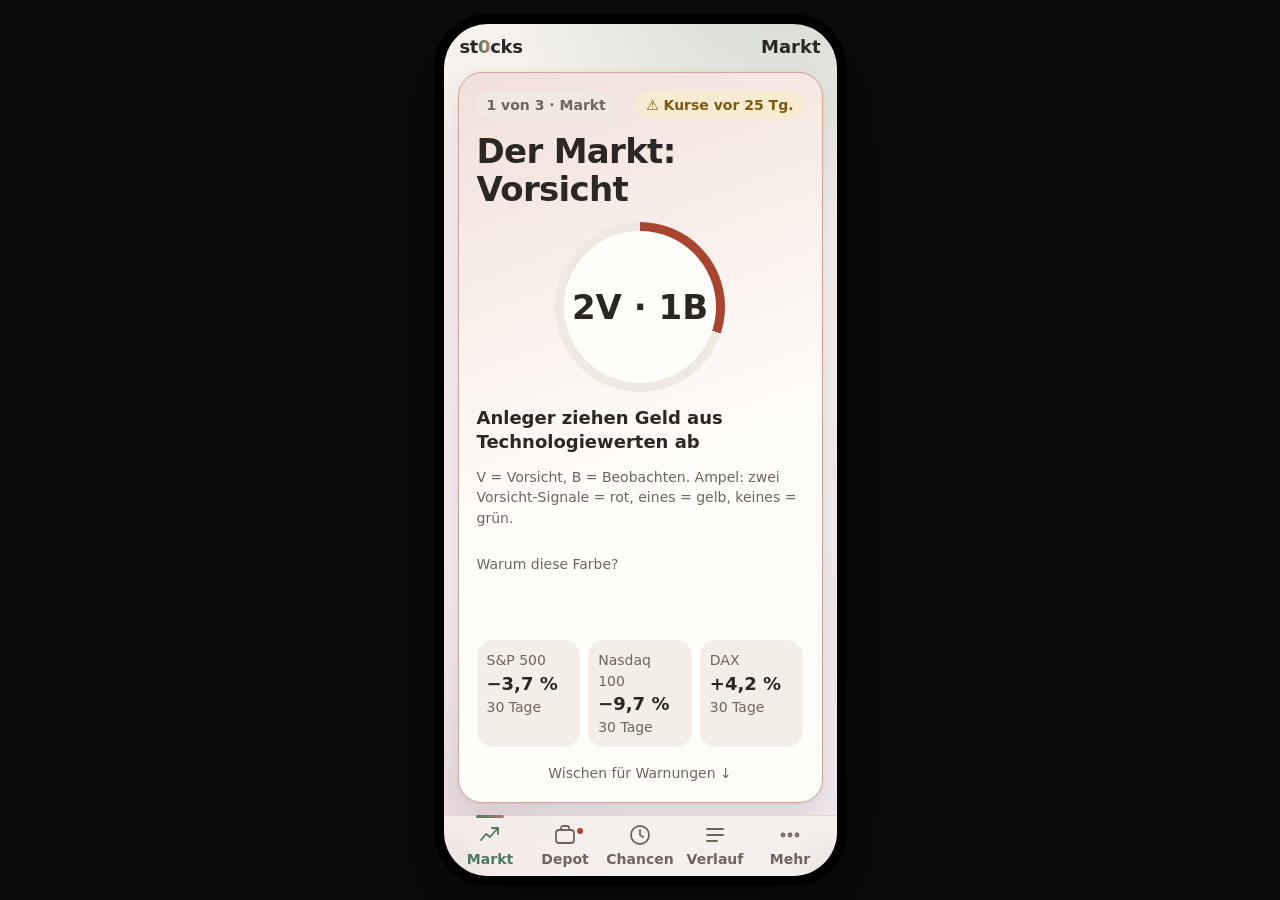
==== docs/index.html @ 7e263ad0 "Fehlerzustand: Erneut versuchen lädt wirklich neu Co-Authored-By: Claude Sonnet 5.5 <noreply@anthrop" ====
<!doctype html>
<html lang="de">
<head>
<meta charset="utf-8">
<meta name="viewport" content="width=device-width, initial-scale=1, viewport-fit=cover">
<meta name="theme-color" content="#161413" media="(prefers-color-scheme: dark)">
<meta name="theme-color" content="#f6f2ed" media="(prefers-color-scheme: light)">
<meta name="apple-mobile-web-app-capable" content="yes">
<meta name="mobile-web-app-capable" content="yes">
<meta name="apple-mobile-web-app-title" content="st0cks">
<meta name="apple-mobile-web-app-status-bar-style" content="black-translucent">
<title>st0cks</title>
<link rel="apple-touch-icon" href="icon.png">
<link rel="icon" type="image/png" href="favicon.png">
<link rel="manifest" href="manifest.webmanifest">
<style>
:root{
  --bg:#161413;--bg2:#1d1a1f;--surface:#201d1b;--surface2:#2a2623;--line:#38332f;--text:#efe9e2;--muted:#a79f96;
  --accent:#9dbaa6;--accent2:#d9a79b;--accent-ink:#16201a;
  --ok:#9dc4a8;--ok-soft:#26332b;--warn:#e3c07a;--warn-soft:#382f1c;--bad:#e59a8f;--bad-soft:#3b2724;--info:#a9b4c2;--info-soft:#262b31;
  --glass:rgba(22,20,19,.72);--shadow:0 1px 2px rgba(0,0,0,.35),0 12px 32px rgba(0,0,0,.32);
  --fs-s:14px;--fs-m:18px;--fs-l:34px;--r:24px;--t:.2s;
  --font:system-ui,-apple-system,"SF Pro Text","Segoe UI",Roboto,sans-serif;
}
:root[data-theme="light"]{
  --bg:#f6f2ed;--bg2:#efe6ee;--surface:#fffdfa;--surface2:#efe9e1;--line:#e2d9ce;--text:#2b2724;--muted:#6f655d;
  --accent:#4d7a5f;--accent2:#b8786b;--accent-ink:#fff;
  --ok:#3f6b51;--ok-soft:#e1eee5;--warn:#7d5a10;--warn-soft:#f7ecd2;--bad:#a8442f;--bad-soft:#f6e0db;--info:#4d5968;--info-soft:#e8ecf1;
  --glass:rgba(246,242,237,.78);--shadow:0 1px 2px rgba(60,40,20,.06),0 10px 26px rgba(60,40,20,.10);
}
@media (prefers-color-scheme:light){:root:not([data-theme="dark"]){
  --bg:#f6f2ed;--bg2:#efe6ee;--surface:#fffdfa;--surface2:#efe9e1;--line:#e2d9ce;--text:#2b2724;--muted:#6f655d;
  --accent:#4d7a5f;--accent2:#b8786b;--accent-ink:#fff;
  --ok:#3f6b51;--ok-soft:#e1eee5;--warn:#7d5a10;--warn-soft:#f7ecd2;--bad:#a8442f;--bad-soft:#f6e0db;--info:#4d5968;--info-soft:#e8ecf1;
  --glass:rgba(246,242,237,.78);--shadow:0 1px 2px rgba(60,40,20,.06),0 10px 26px rgba(60,40,20,.10);}}
*{box-sizing:border-box;-webkit-tap-highlight-color:transparent}
html,body{height:100%;margin:0;overscroll-behavior:none}
body{font:400 var(--fs-s)/1.45 var(--font);color:var(--text);background:#0c0b0b;display:grid;place-items:center}
button{font:inherit;color:inherit;background:none;border:0;cursor:pointer;min-height:44px;min-width:44px}
.app{position:relative;width:100%;height:100dvh;overflow:hidden;
  background:radial-gradient(120% 60% at 85% -10%,color-mix(in srgb,var(--accent) 22%,transparent),transparent 60%),
             radial-gradient(90% 50% at 0% 100%,color-mix(in srgb,var(--accent2) 16%,transparent),transparent 60%),
             linear-gradient(180deg,var(--bg),var(--bg2));display:flex;flex-direction:column}
@media (min-width:520px){.app{width:393px;height:min(852px,100dvh);border-radius:44px;box-shadow:0 0 0 10px #000,0 30px 80px rgba(0,0,0,.6)}}
/* Kopf */
header{padding:calc(env(safe-area-inset-top) + 10px) 16px 8px;display:flex;align-items:center;gap:10px}
.brand{font-size:var(--fs-m);font-weight:800;letter-spacing:-.02em}
.brand em{font-style:normal;background:linear-gradient(90deg,var(--accent),var(--accent2));-webkit-background-clip:text;background-clip:text;color:transparent}
.title{font-size:var(--fs-m);font-weight:700}
.sp{flex:1}
.search{display:flex;align-items:center;gap:8px;background:var(--surface);border:1px solid var(--line);border-radius:14px;padding:0 12px;height:44px;flex:1;max-width:60%}
.search input{all:unset;flex:1;font-size:var(--fs-m);min-width:0}
.chip{display:inline-flex;align-items:center;gap:6px;border-radius:99px;padding:4px 10px;font-size:var(--fs-s);font-weight:600;background:var(--surface2);color:var(--muted);white-space:nowrap}
.chip.warn{background:var(--warn-soft);color:var(--warn)}
.chip.bad{background:var(--bad-soft);color:var(--bad)}
.chip.ok{background:var(--ok-soft);color:var(--ok)}
.chip.info{background:var(--info-soft);color:var(--info)}
/* Hauptbereich */
main{flex:1;min-height:0;position:relative}
.screen{position:absolute;inset:0;overflow-y:auto;scroll-snap-type:y mandatory;scroll-behavior:smooth;overscroll-behavior:contain;padding:0 14px;display:none;scrollbar-width:none}
.screen::-webkit-scrollbar{display:none}
.screen.on{display:block}
.screen.list{scroll-snap-type:none;padding-bottom:24px}
.tile{height:100%;scroll-snap-align:start;scroll-snap-stop:always;padding:4px 0 12px}
.card{height:100%;background:linear-gradient(160deg,color-mix(in srgb,var(--tone,var(--accent)) 16%,var(--surface)),var(--surface) 55%);
  border:1px solid color-mix(in srgb,var(--tone,var(--accent)) 35%,var(--line));border-radius:var(--r);box-shadow:var(--shadow);
  padding:18px;display:flex;flex-direction:column;gap:14px;overflow:hidden;position:relative}
.card.tap{cursor:pointer;transition:transform var(--t)}
.card.tap:active{transform:scale(.985)}
.row{display:flex;align-items:center;gap:8px;flex-wrap:wrap}
.muted{color:var(--muted)}
.m{font-size:var(--fs-m);font-weight:700;line-height:1.3}
.big{font-size:var(--fs-l);font-weight:800;letter-spacing:-.02em;line-height:1.1}
/* Urteil */
.verdict{display:flex;align-items:center;gap:16px}
.ring{--p:0;--c:var(--ok);width:92px;height:92px;border-radius:50%;flex:none;display:grid;place-items:center;
  background:conic-gradient(var(--c) calc(var(--p)*1%),var(--surface2) 0);position:relative}
.ring::after{content:"";position:absolute;inset:9px;border-radius:50%;background:var(--surface)}
.ring b{position:relative;z-index:1;font-size:var(--fs-l);font-weight:800}
.badge{display:inline-flex;align-items:center;gap:8px;font-size:var(--fs-m);font-weight:800;padding:8px 14px;border-radius:14px}
.gilt{--tone:var(--ok);--c:var(--ok)} .gilt .badge{background:var(--ok-soft);color:var(--ok)}
.wackelt{--tone:var(--warn);--c:var(--warn)} .wackelt .badge{background:var(--warn-soft);color:var(--warn)}
.widerlegt{--tone:var(--bad);--c:var(--bad)} .widerlegt .badge{background:var(--bad-soft);color:var(--bad)}
.unbekannt{--tone:var(--info);--c:var(--info)} .unbekannt .badge{background:var(--info-soft);color:var(--info)}
.facts{display:grid;grid-template-columns:1fr 1fr 1fr;gap:8px;margin-top:auto}
.fact{background:color-mix(in srgb,var(--surface2) 70%,transparent);border-radius:16px;padding:10px}
.fact small{display:block;color:var(--muted);font-size:var(--fs-s)}
.fact b{font-size:var(--fs-m)}
.hint{text-align:center;color:var(--muted);font-size:var(--fs-s);margin-top:2px}
.spark{width:100%;flex:1;min-height:64px}
.stale{color:var(--warn)}
/* Balken */
.bar{display:grid;grid-template-columns:110px 1fr 56px;gap:8px;align-items:center;margin:6px 0}
.bar .tr{height:12px;border-radius:99px;background:var(--surface2);position:relative;overflow:hidden}
.bar .fl{position:absolute;top:0;bottom:0;border-radius:99px;background:linear-gradient(90deg,var(--accent),var(--accent2))}
.bar .fl.neg{background:linear-gradient(90deg,var(--bad),var(--accent2))}
.bar .fl.over{background:linear-gradient(90deg,var(--warn),var(--bad))}
.bar span:last-child{text-align:right;font-weight:700}
.limit{position:relative}
/* Karten in Listen */
.alert{border-radius:18px;padding:12px 14px;background:var(--surface2);border-left:5px solid var(--tone,var(--info));margin-bottom:10px}
.alert.v{--tone:var(--bad)} .alert.b{--tone:var(--warn)} .alert.c{--tone:var(--ok)} .alert.i{--tone:var(--info)}
.alert .h{font-weight:700;font-size:var(--fs-m);line-height:1.3}
details summary{cursor:pointer;color:var(--muted);min-height:44px;display:flex;align-items:center}
details p{margin:0 0 8px}
.seg{display:flex;background:var(--surface);border:1px solid var(--line);border-radius:14px;padding:3px;margin:0 14px 8px}
.seg button{flex:1;border-radius:11px;font-weight:700;color:var(--muted);transition:background var(--t)}
.seg button.on{background:var(--accent);color:var(--accent-ink)}
.li{background:var(--surface);border:1px solid var(--line);border-radius:18px;padding:14px;margin:0 0 10px}
/* Tab-Leiste */
nav{padding:6px 10px calc(env(safe-area-inset-bottom) + 6px);display:flex;gap:2px;background:var(--glass);backdrop-filter:blur(18px) saturate(1.4);-webkit-backdrop-filter:blur(18px) saturate(1.4);border-top:1px solid var(--line)}
nav button{flex:1;display:flex;flex-direction:column;align-items:center;justify-content:center;gap:2px;border-radius:14px;color:var(--muted);font-size:var(--fs-s);font-weight:600;position:relative;transition:color var(--t)}
nav button svg{width:24px;height:24px;stroke:currentColor;fill:none;stroke-width:1.8;stroke-linecap:round;stroke-linejoin:round}
nav button.on{color:var(--accent)}
nav button.on::before{content:"";position:absolute;top:-7px;width:28px;height:3px;border-radius:3px;background:linear-gradient(90deg,var(--accent),var(--accent2))}
nav .dot{position:absolute;top:4px;right:calc(50% - 20px);width:10px;height:10px;border-radius:50%;background:var(--bad);border:2px solid var(--bg)}
/* Detail */
#sheet,.pane{overscroll-behavior:contain}
#sheet{position:absolute;inset:0;z-index:20;background:var(--bg);transform:translateY(100%);transition:transform var(--t) ease-out;display:flex;flex-direction:column;touch-action:pan-y}
#sheet.open{transform:none}
#sheet .grab{width:44px;height:5px;border-radius:5px;background:var(--line);margin:calc(env(safe-area-inset-top) + 8px) auto 6px}
.dh{padding:0 16px 8px}
.dtabs{display:flex;gap:6px;padding:0 12px 8px}
.dtabs button{flex:1;border-radius:12px;font-weight:700;color:var(--muted);background:var(--surface);border:1px solid var(--line);font-size:var(--fs-s)}
.dtabs button.on{background:var(--accent);color:var(--accent-ink);border-color:transparent}
.panes{flex:1;min-height:0;position:relative;overflow:hidden}
.pane{position:absolute;inset:0;overflow-y:auto;padding:4px 16px calc(env(safe-area-inset-bottom) + 24px);transform:translateX(0);transition:transform var(--t),opacity var(--t);scrollbar-width:none}
.pane.l{transform:translateX(-30px);opacity:0;pointer-events:none}
.pane.r{transform:translateX(30px);opacity:0;pointer-events:none}
.sec{margin:14px 0 6px;font-weight:700;font-size:var(--fs-m)}
.matrix{position:relative;height:170px;border-radius:18px;background:
  linear-gradient(var(--line),var(--line)) 50% 0/1px 100% no-repeat,linear-gradient(var(--line),var(--line)) 0 50%/100% 1px no-repeat,var(--surface);border:1px solid var(--line)}
.matrix i{position:absolute;color:var(--muted);font-style:normal;font-size:var(--fs-s);padding:6px 8px}
.matrix .pt{position:absolute;width:22px;height:22px;border-radius:50%;background:var(--accent);border:3px solid var(--bg);transform:translate(-50%,50%)}
.two{display:grid;grid-template-columns:1fr 1fr;gap:10px}
.two>div{background:var(--surface);border:1px solid var(--line);border-radius:16px;padding:12px}
.two h4{margin:0 0 6px;font-size:var(--fs-s);text-transform:uppercase;letter-spacing:.05em}
.lamp{display:inline-block;width:12px;height:12px;border-radius:50%;margin-right:8px;vertical-align:middle}
.lamp.gruen{background:var(--ok)}.lamp.gelb{background:var(--warn)}.lamp.rot{background:var(--bad)}.lamp.unbekannt{background:var(--info)}
.cols{display:flex;align-items:flex-end;gap:12px;height:120px;margin:8px 0}
.col{flex:1;display:flex;flex-direction:column;justify-content:flex-end;align-items:center;gap:4px;height:100%}
.col div{width:100%;border-radius:10px 10px 4px 4px;background:linear-gradient(180deg,var(--accent),color-mix(in srgb,var(--accent) 50%,var(--accent2)))}
.col div.est{background:repeating-linear-gradient(45deg,color-mix(in srgb,var(--accent2) 75%,transparent) 0 6px,color-mix(in srgb,var(--accent2) 35%,transparent) 6px 12px)}
/* Zustände */
.skel{border-radius:var(--r);height:100%;background:linear-gradient(100deg,var(--surface) 30%,var(--surface2) 50%,var(--surface) 70%) 0 0/200% 100%;animation:sh 1.2s linear infinite}
@keyframes sh{to{background-position:-200% 0}}
.state{height:100%;display:flex;flex-direction:column;align-items:center;justify-content:center;gap:12px;text-align:center;padding:24px}
.state .ico{font-size:var(--fs-l)}
#off{display:none;background:var(--warn-soft);color:var(--warn);text-align:center;padding:6px;font-weight:600}
.demo{position:absolute;top:calc(env(safe-area-inset-top) + 2px);left:50%;transform:translateX(-50%);z-index:50;font-size:14px;background:var(--warn);color:#000;border-radius:99px;padding:0 10px;pointer-events:none;font-weight:700;opacity:.9}
@media (prefers-reduced-motion:reduce){*{transition:none!important;animation:none!important;scroll-behavior:auto!important}}
</style>
</head>
<body>
<div class="app" id="app">
  <div id="off">Kein Netz. Angezeigt wird der zuletzt geladene Stand.</div>
  <header id="hd"></header>
  <main id="main"></main>
  <nav id="nav"></nav>
  <section id="sheet" aria-modal="true" role="dialog"></section>
</div>
<script>
let DATA = null;
const TODAY = (() => { const d = new Date(); return d.getFullYear() + "-" + String(d.getMonth() + 1).padStart(2, "0") + "-" + String(d.getDate()).padStart(2, "0"); })();
const $ = (s, r = document) => r.querySelector(s);
const nm = s => String(s || "").replace(/,?\s+(Inc\.?|Corporation|Corp\.?|plc|N\.V\.|SE|AG|Co\., Ltd\.|Holding Inc\.|Group)$/i, "").replace(/,?\s+(Inc\.?|Corporation|Corp\.?|plc|N\.V\.|SE|AG)$/i, "");
const short = s => String(s || "").split(/[\/(]/)[0].replace(/ und .*/, "").trim();
const esc = s => String(s ?? "").replace(/[&<>"]/g, c => ({ "&": "&amp;", "<": "&lt;", ">": "&gt;", '"': "&quot;" }[c]));
const nf = (v, d = 0) => v == null ? "–" : new Intl.NumberFormat("de-DE", { maximumFractionDigits: d, minimumFractionDigits: d }).format(v);
const pct = (v, d = 0) => v == null ? "keine Daten" : (v > 0 ? "+" : v < 0 ? "−" : "") + nf(Math.abs(v), d) + " %";
const days = d => d ? Math.round((new Date(TODAY) - new Date(d)) / 864e5) : null;
const ago = d => { const n = days(d); return n == null ? "keine Daten" : n <= 0 ? "heute" : n === 1 ? "gestern" : "vor " + n + " Tg."; };
const dm = d => d ? d.slice(8, 10) + "." + d.slice(5, 7) + "." : "–";
const agoT = iso => { const m = (Date.now() - new Date(iso)) / 6e4; return m < 60 ? "vor " + Math.max(1, Math.round(m)) + " Min." : m < 1440 ? "vor " + Math.round(m / 60) + " Std." : "vor " + Math.round(m / 1440) + " Tg."; };
const freshT = (label, iso, maxH) => { const old = !iso || (Date.now() - new Date(iso)) / 36e5 > maxH;
  return `<span class="chip ${old ? "warn" : ""}">${old ? "⚠ " : ""}${esc(label)} ${iso ? esc(agoT(iso)) : "keine Daten"}</span>`; };
const fresh = (label, d, maxDays) => { const n = days(d); const old = n == null || n > maxDays;
  return `<span class="chip ${old ? "warn" : ""}" title="${esc(label)}">${old ? "⚠ " : ""}${esc(label)} ${esc(ago(d))}</span>`; };
const STATE = new URLSearchParams(location.search).get("state"); // loading | empty | error

/* ---------- Icons ---------- */
const IC = {
  markt: '<svg viewBox="0 0 24 24"><path d="M3 17l5-6 4 3 8-9"/><path d="M14 5h6v6"/></svg>',
  depot: '<svg viewBox="0 0 24 24"><rect x="3" y="7" width="18" height="13" rx="3"/><path d="M8 7V5a2 2 0 012-2h4a2 2 0 012 2v2"/></svg>',
  chancen: '<svg viewBox="0 0 24 24"><circle cx="12" cy="12" r="9"/><path d="M12 7v5l3 2"/></svg>',
  verlauf: '<svg viewBox="0 0 24 24"><path d="M4 6h16M4 12h16M4 18h10"/></svg>',
  mehr: '<svg viewBox="0 0 24 24"><circle cx="5" cy="12" r="1.5"/><circle cx="12" cy="12" r="1.5"/><circle cx="19" cy="12" r="1.5"/></svg>'
};
const TABS = [["markt", "Markt"], ["depot", "Depot"], ["chancen", "Chancen"], ["verlauf", "Verlauf"], ["mehr", "Mehr"]];

/* ---------- Markt: Regeln und Warnungen (alles aus lage.json, Regeln sichtbar) ---------- */
let R = {};
function warnings() {
  const w = [], d = dm(DATA.lage.asof), src = "Yahoo Finance, Schlusskurse vom " + d;
  const nd = R["^NDX"], xk = R.XLK, rsp = R.RSP, vx = R["^VIX"], sp = R["^GSPC"];
  if (xk && rsp && xk.m1 <= -10 && rsp.m1 > 0)
    w.push({ k: "v", h: "Anleger ziehen Geld aus Technologiewerten ab", t: `Technologie ${pct(xk.m1, 1)} im letzten Monat, der Gesamtmarkt gleichgewichtet ${pct(rsp.m1, 1)}.`,
      why: "Regel: Technologie fällt im Monat um 10 % oder mehr, während der breite Markt steigt. Dann wechselt Geld in andere Branchen.", src, d });
  if (nd && nd.m1 <= -8) w.push({ k: "v", h: "Nasdaq 100 deutlich unter Druck", t: `${pct(nd.m1, 1)} in einem Monat, ${nf(Math.abs(nd.hi), 1)} % unter dem Jahreshoch.`,
      why: "Regel: Monatsverlust ab 8 % gilt als Vorsicht.", src, d });
  if (vx && vx.m1 >= 25) w.push({ k: "b", h: "Die Schwankung am Markt nimmt zu", t: `Angstbarometer VIX bei ${nf(vx.px, 1)}, ${pct(vx.m1, 0)} im Monat.`,
      why: "Regel: VIX steigt im Monat um 25 % oder mehr. Unter 20 gilt als ruhig, über 30 als Stress.", src, d });
  if (sp && sp.hi > -5 && sp.ma200 > 0) w.push({ k: "i", h: "Der Gesamtmarkt hält sich", t: `S&P 500 nur ${nf(Math.abs(sp.hi), 1)} % unter dem Hoch und ${nf(sp.ma200, 1)} % über der 200-Tage-Linie.`,
      why: "Regel: Abstand zum Hoch unter 5 % und über dem 200-Tage-Schnitt = intakter Aufwärtstrend.", src, d });
  const c = DATA.chancen.find(v => v.verdict === "gilt" && v.dd != null && v.dd <= -25 && v.pot_pct != null && v.pot_pct >= 40);
  if (c) w.push({ k: "c", h: `Chance: ${c.name} liegt deutlich unter dem Hoch`, t: `${pct(c.dd, 0)} zum Hoch, Analysten erwarten ${pct(c.pot_pct, 0)} (${c.pot_n} Analysten, Stand ${dm(c.pot_asof)}).`,
      why: "Regel: These gilt (Score ab 80), Kurs mindestens 25 % unter dem Hoch, Kursziel mindestens 40 % über dem Kurs.", src: "Eigene Prüfung, Analystenziele vom " + dm(c.pot_asof), d: dm(c.px_date) });
  return w;
}
const KIND = { v: "Vorsicht", b: "Beobachten", c: "Chance", i: "Info" };

/* ---------- Kachel (Aktie) ---------- */
function spark(v) {
  const a = v.spark; if (!a || a.length < 8) return '<div class="muted">Kursverlauf: keine Daten</div>';
  const mn = Math.min(...a), mx = Math.max(...a), W = 320, H = 64;
  const pts = a.map((y, i) => [i / (a.length - 1) * W, H - 6 - (y - mn) / (mx - mn || 1) * (H - 12)]);
  const line = pts.map((p, i) => (i ? "L" : "M") + p[0].toFixed(1) + " " + p[1].toFixed(1)).join(" ");
  const up = a[a.length - 1] >= a[0], col = up ? "var(--ok)" : "var(--bad)";
  return `<svg class="spark" viewBox="0 0 ${W} ${H}" preserveAspectRatio="none" role="img" aria-label="Kursverlauf 1 Jahr"><defs><linearGradient id="g${v.id}" x1="0" x2="0" y1="0" y2="1"><stop offset="0" stop-color="${col}" stop-opacity=".35"/><stop offset="1" stop-color="${col}" stop-opacity="0"/></linearGradient></defs>
  <path d="${line} L${W} ${H} L0 ${H}Z" fill="url(#g${v.id})"/><path d="${line}" fill="none" stroke="${col}" stroke-width="2.5" stroke-linejoin="round"/></svg>`;
}
const VT = { gilt: ["✓", "These gilt"], wackelt: ["!", "These wackelt"], widerlegt: ["✕", "These widerlegt"], unbekannt: ["?", "keine Daten"] };
function stockTile(v) {
  const [ic, tx] = VT[v.verdict];
  return `<div class="tile"><div class="card tap ${v.verdict}" data-open="${esc(v.id)}">
    <div class="row"><span class="chip info">${esc(v.gics || short(v.sector) || "Sektor: keine Daten")}</span>${v.depot ? '<span class="chip ok">Depot</span>' : ""}<span class="sp"></span>${fresh("Kurs", v.px_date, 2)}</div>
    <div class="verdict"><div class="ring" style="--p:${v.score ?? 0}"><b>${v.score ?? "–"}</b></div>
      <div><div class="badge"><span aria-hidden="true">${ic}</span>${tx}</div><div class="muted" style="margin-top:6px">Score von 100, ab 80 gilt die These</div></div></div>
    <div><div class="big">${esc(nm(v.name))}</div><div class="muted">${esc(v.ticker)} · ${v.px_eur == null ? "Kurs: keine Daten" : "≈ " + nf(v.px_eur, 2) + " €"}</div></div>
    <div class="m">${esc(v.reason)}</div>${mismatch(v)}
    ${spark(v)}
    <div class="facts">
      <div class="fact"><small>zum Hoch</small><b>${pct(v.dd, 0)}</b></div>
      <div class="fact"><small>Analysten</small><b class="${days(v.pot_asof) > 14 ? "stale" : ""}">${days(v.pot_asof) > 14 ? "⚠ " : ""}${pct(v.pot_pct, 0)}</b></div>
      <div class="fact"><small>Ziel vom</small><b>${dm(v.pot_asof)}</b></div></div>
    <div class="hint">Tippen für Details</div></div></div>`;
}
function mismatch(v) { const m = /(\d+)\s*% unter/.exec(v.reason || ""); if (!m || v.dd == null || Math.abs(+m[1] - Math.abs(v.dd)) <= 5) return "";
  return `<div class="chip warn" style="white-space:normal">⚠ Text sagt ${m[1]} % unter dem Hoch, der Kurs zeigt ${pct(v.dd, 0)}: Text ist älter als der Kurs</div>`; }
const skeleton = n => Array.from({ length: n }, () => '<div class="tile"><div class="skel"></div></div>').join("");
const emptyState = (t, s) => `<div class="tile"><div class="card"><div class="state"><div class="ico">🔍</div><div class="m">${t}</div><div class="muted">${s}</div></div></div></div>`;
const errorState = '<div class="tile"><div class="card" style="--tone:var(--bad)"><div class="state"><div class="ico">⚠️</div><div class="m">Daten konnten nicht geladen werden</div><div class="muted">Das liegt am Netz oder an der Datenbank, nicht an deinem Gerät. Gezeigt wird nichts Altes als frisch.</div><button class="chip bad" onclick="location.reload()">Erneut versuchen</button></div></div></div>';

/* ---------- Bildschirme ---------- */
function bars(rows, max) {
  return rows.map(r => { const w = Math.min(Math.abs(r.m1) / max * 50, 50), neg = r.m1 < 0;
    return `<div class="bar"><span>${esc(r.n)}</span><span class="tr"><span class="fl ${neg ? "neg" : ""}" style="${neg ? `right:50%;left:${50 - w}%` : `left:50%;right:${50 - w}%`}"></span></span><span>${pct(r.m1, 1)}</span></div>`; }).join("");
}
function klumpen(list) {
  const total = list.length || 1, by = {};
  list.forEach(v => { const k = short(v.sector) || "Ohne Sektor"; by[k] = (by[k] || 0) + 1; });
  const ki = list.filter(v => /Halbleiter|KI|Chip|Speicher|Rechenzentr/i.test(v.sector || "")).length;
  const rows = Object.entries(by).map(([n, c]) => ({ n, p: c / total * 100 })).sort((a, b) => b.p - a.p).slice(0, 4);
  rows.unshift({ n: "Thema Chips/KI", p: ki / total * 100, thema: true });
  return rows.map(r => `<div class="bar"><span>${esc(r.n)}</span><span class="tr"><span class="fl ${r.p > 40 ? "over" : ""}" style="left:0;right:${100 - r.p}%"></span></span><span class="${r.p > 40 ? "stale" : ""}">${nf(r.p, 0)} %</span></div>`).join("")
    + `<div class="muted">Grenze 40 %. ${rows.some(r => r.p > 40) ? "⚠ Mindestens ein Bereich liegt darüber." : "Alles darunter."}</div>`;
}
function renderMarkt() {
  if (STATE === "loading") return skeleton(3);
  if (STATE === "error") return errorState;
  const W = warnings(), nV = W.filter(x => x.k === "v").length, nB = W.filter(x => x.k === "b").length;
  const lvl = nV >= 2 ? "v" : nV + nB >= 1 ? "b" : "c", txt = { v: "Vorsicht", b: "Beobachten", c: "In Ordnung" }[lvl], tone = { v: "bad", b: "warn", c: "ok" }[lvl];
  const sec = DATA.lage.rows.filter(r => r.k === "sec" || r.k === "reg" || r.k === "asset").sort((a, b) => b.m1 - a.m1);
  const top = sec.slice(0, 3), low = sec.slice(-4);
  const src = "Yahoo Finance, Schlusskurse vom " + dm(DATA.lage.asof);
  return `
  <div class="tile"><div class="card" style="--tone:var(--${tone})">
    <div class="row"><span class="chip">1 von 3 · Markt</span><span class="sp"></span>${freshT("Kurse", DATA.lage.fetched, 36)}</div>
    <div class="big">Der Markt: ${txt}</div>
    <div class="ring" style="--p:${lvl === "c" ? 100 : lvl === "b" ? 60 : 30};--c:var(--${tone});width:170px;height:170px;align-self:center"><b style="font-size:var(--fs-l)">${nV}V · ${nB}B</b></div>
    <div class="m">${esc(W.find(x => x.k === "v" || x.k === "b")?.h || "Keine Warnung aktiv")}</div>
    <div class="muted">V = Vorsicht, B = Beobachten. Ampel: zwei Vorsicht-Signale = rot, eines = gelb, keines = grün.</div>
    <details><summary>Warum diese Farbe?</summary><p>Sechs feste Regeln auf Kursdaten (${esc(src)}). Die Regeln stehen unter jeder Warnung.</p></details>
    <div class="facts">${["^GSPC","^NDX","^GDAXI"].map(k => R[k] ? `<div class="fact"><small>${esc(R[k].n)}</small><b>${pct(R[k].m1, 1)}</b><small>30 Tage</small></div>` : "").join("")}</div>
    <div class="hint">Wischen für Warnungen ↓</div></div></div>
  <div class="tile"><div class="card">
    <div class="row"><span class="chip">1 von 3 · Frühwarnung</span><span class="sp"></span>${freshT("Stand", DATA.lage.fetched, 36)}</div>
    <div class="m">Was heute zählt</div>
    <div style="overflow:auto">${W.map(x => `<div class="alert ${x.k}"><div class="row"><span class="chip ${{ v: "bad", b: "warn", c: "ok", i: "info" }[x.k]}">${KIND[x.k]}</span><span class="muted">${esc(x.d)}</span></div>
      <div class="h">${esc(x.h)}</div><div>${esc(x.t)}</div><details><summary>Warum?</summary><p>${esc(x.why)}</p><p class="muted">Quelle: ${esc(x.src)}</p></details></div>`).join("") || '<div class="muted">Keine Hinweise.</div>'}</div></div></div>
  <div class="tile"><div class="card">
    <div class="row"><span class="chip">1 von 3 · Geldfluss</span><span class="sp"></span>${freshT("Stand", DATA.lage.fetched, 36)}</div>
    <div class="m">Wohin das Geld in 30 Tagen floss</div>
    <div class="muted">Stärkste: ${top.map(r => esc(r.n)).join(", ")}. Schwächste: ${low.slice().reverse().map(r => esc(r.n)).join(", ")}.</div>
    <div style="overflow:auto">${bars(sec.slice(0, 4).concat(sec.slice(-5)), 20)}</div>
    <div class="muted">Fonds auf Branchen, Regionen und Anlageklassen (Näherung). Quelle: ${esc(src)}.</div></div></div>
  <div class="tile"><div class="card">
    <div class="row"><span class="chip">2 von 3 · Klumpen</span><span class="sp"></span><span class="chip">nach Anzahl</span></div>
    <div class="m">Wie breit streuen deine Aktien?</div>
    <div class="muted">Depot (${DATA.depot.length} Aktien)</div>${klumpen(DATA.depot)}
    <div class="muted" style="margin-top:8px">Top 10 der Chancen</div>${klumpen(DATA.chancen)}</div></div>`;
}
function renderDepot(q) {
  if (STATE === "loading") return skeleton(2);
  const list = DATA.depot.filter(v => !q || (v.name + v.ticker).toLowerCase().includes(q));
  const bad = DATA.depot.filter(v => v.verdict !== "gilt").length;
  const head = `<div class="tile"><div class="card" style="--tone:var(--${bad ? "warn" : "ok"})">
    <div class="row"><span class="chip">2 von 3 · Depot</span></div>
    <div class="big">${bad} von ${DATA.depot.length}</div><div class="m">Aktien im Depot haben keine gültige These mehr oder wackeln</div>
    <div>${DATA.depot.map(v => `<div class="row" style="margin:6px 0"><span class="lamp ${{ gilt: "gruen", wackelt: "gelb", widerlegt: "rot" }[v.verdict] || "unbekannt"}"></span><span style="flex:1">${esc(v.name)}</span><b>${v.score ?? "–"}</b></div>`).join("")}</div>
    <div class="muted">Auf dem Handy nur Ticker und Urteil. Stückzahlen und Beträge bleiben auf deinem Rechner.</div></div></div>`;
  return head + (list.length ? list.map(stockTile).join("") : emptyState("Nichts gefunden", "Kein Depot-Wert passt zur Suche."));
}
let chMode = "top";
function renderChancen(q) {
  if (STATE === "loading") return skeleton(3);
  let list = chMode === "top" ? DATA.chancen : Object.values(DATA.sectors).flat().map(id => DATA.all[id]);
  list = list.filter(v => !q || (v.name + v.ticker + (v.sector || "")).toLowerCase().includes(q));
  const note = chMode === "top" && !q && DATA.chancen_note ? `<div class="tile"><div class="card"><div class="state"><div class="ico">⚖️</div><div class="m">${esc(DATA.chancen_note)}</div><div class="muted">Lieber weniger Treffer als ein Klumpen.</div></div></div></div>` : "";
  return list.length ? list.map(stockTile).join("") + note : emptyState("Nichts gefunden", "Versuche einen anderen Namen oder Ticker.");
}
function renderVerlauf() {
  const st = DATA.status, run = DATA.run;
  const sline = st ? `Lauf ${esc(st.type)} gestartet ${dm(st.start.slice(0, 10))} ${esc(st.start.slice(11))} Uhr. Status: ${({ laeuft: "läuft noch oder wurde nicht beendet", gelb: "beendet, mit Hinweisen (gelb)", gruen: "sauber beendet (grün)", rot: "mit Fehlern beendet (rot)" })[st.state] || esc(st.state)}.` : "Lauf-Status: keine Daten.";
  return `<div style="padding:4px 0"><div class="li" style="border-left:5px solid var(--warn)"><div class="m">Letzter Deep-Lauf</div><div>${sline}</div><div class="muted">Letzter gespeicherter Lauf: ${esc(run.id)} · ${esc(run.summary || "")}</div></div>
   <div class="sec" style="margin-left:2px">Entscheidungen</div>
   ${DATA.hist.map(x => `<div class="li"><div class="row"><span class="chip ${x.t === "neu" ? "ok" : x.t === "verletzt" ? "bad" : "info"}">${x.t === "neu" ? "aufgenommen" : x.t === "verletzt" ? "These gebrochen" : "beendet"}</span><span class="muted">${dm(x.d)}</span></div><div class="m">${esc(x.n)}</div><div class="muted">${esc(x.x)}</div></div>`).join("")}</div>`;
}
function renderMehr() {
  const th = localStorage.getItem("theme") || "system";
  return `<div style="padding:4px 0">
  <div class="li"><div class="m">Darstellung</div><div class="seg" style="margin:8px 0 0">${["system", "light", "dark"].map(t => `<button data-theme-set="${t}" class="${th === t ? "on" : ""}">${{ system: "Automatisch", light: "Hell", dark: "Dunkel" }[t]}</button>`).join("")}</div></div>
  <div class="li"><div class="m">Regeln</div><div>These gilt ab Score 80, wackelt von 70 bis 79, ist widerlegt darunter oder bei gebrochenem Stop-Kriterium.</div><div>Einstiegszone: bis 70 % unter dem Hoch. Ab 40 % zählt sie nur mit geprüfter Ursache.</div></div>
  <div class="li"><div class="m">Datenstand</div><div>Kurse: ${dm(DATA.lage.asof)} · Lauf: ${esc(DATA.run.id)}</div>${DATA.status ? `<div>Letzter Deep-Lauf: ${({ laeuft: "nicht beendet", gelb: "mit Hinweisen", gruen: "sauber", rot: "mit Fehlern" })[DATA.status.state] || esc(DATA.status.state)}</div>` : ""}</div>
  <div class="li" style="border-left:5px solid var(--warn)"><div class="m">Hinweis</div><div>Das ist Recherche nach meinen eigenen Regeln, keine Anlageberatung.</div></div></div>`;
}

/* ---------- Detail ---------- */
const sheet = $("#sheet"); let cur = null, tabI = 0; const DT = ["Urteil", "Zahlen", "Rückgang", "Verlauf"];
function dnum(v) { /* Erklärsätze aus Zahlen, mit Maßstab */
  const r = v.rev3; if (!r || r.length < 3 || r[0].v == null || r[1].v == null) return "Umsatz: keine Daten.";
  const g = (r[1].v / r[0].v - 1) * 100, g2 = r[2].v != null ? (r[2].v / r[1].v - 1) * 100 : null;
  return `Umsatz ≈ ${nf(r[1].v, 1)} Mrd. € im letzten Geschäftsjahr, ${pct(g, 0)} zum Jahr davor. ${g > 15 ? "Das ist sehr stark (Markt: etwa 4 bis 5 %)." : g > 8 ? "Das ist gut." : g > 0 ? "Das ist mäßig." : "Das ist schwach."}${g2 != null ? ` Erwartet für das laufende Jahr: ${pct(g2, 0)} (Schätzung der Analysten).` : ""}`;
}
function openDetail(id) {
  cur = DATA.all[id]; tabI = 0; const v = cur, [ic, tx] = VT[v.verdict];
  const p = v.parts.find(x => x.n === "Thesenrisiko"), x = Math.max(0, Math.min(100, v.pot_pct ?? 0)), y = p ? p.p / p.max * 100 : null;
  const lo = v.pot_lo, hi = v.pot_hi;
  sheet.className = "open " + v.verdict;
  sheet.innerHTML = `<div class="grab" aria-hidden="true"></div>
  <div class="dh"><div class="row"><div class="badge" style="padding:4px 10px"><span>${ic}</span>${tx}</div><span class="sp"></span>${fresh("Kurs", v.px_date, 2)}</div>
    <div class="m" style="margin-top:6px">${esc(v.name)} <span class="muted">· ${esc(v.sector || "")}</span></div></div>
  <div class="dtabs">${DT.map((t, i) => `<button data-dt="${i}" class="${i ? "" : "on"}">${t}</button>`).join("")}</div>
  <div class="panes">
   <div class="pane" data-p="0"><div class="m">${esc(v.reason)}</div>
     ${mismatch(v)}<details><summary>Zahlen hinter dem Urteil</summary><p>${esc(v.why[0] || "keine Daten")}</p></details>
     <div class="sec">Das stützt sie / das gefährdet sie</div>
     <div class="two"><div><h4 style="color:var(--ok)">Stützt</h4>${v.pillars.filter(p => p.l === "gruen").map(p => `<div><span class="lamp gruen"></span>${esc(p.n)}</div>`).join("") || "keine Daten"}</div>
       <div><h4 style="color:var(--bad)">Gefährdet</h4><div>${esc(v.counter || "keine Daten")}</div></div></div>
     <div class="sec">Chance und Risiko</div>
     <div class="matrix" role="img" aria-label="Matrix aus Kurspotenzial und Thesen-Sicherheit"><i style="top:0;left:0">Sicher, wenig Chance</i><i style="top:0;right:0">Sicher, viel Chance</i><i style="bottom:0;left:0">Riskant</i><i style="bottom:0;right:0">Riskant, viel Chance</i>
       ${y == null || v.pot_pct == null ? '<i style="top:50%;left:30%">keine Daten</i>' : `<span class="pt" style="left:${x}%;bottom:${y}%"></span>`}</div>
     <div class="muted">Rechts = Analysten-Potenzial, oben = wie sicher die These laut Score ist.</div>
     <div class="sec">Abhängigkeiten (Zölle, Zinsen, Wahlen, Regulierung)</div><div class="muted">keine Daten: Dieses Feld gibt es noch nicht. Der Lauf soll es künftig je Aktie füllen.</div>
     <div class="sec">Das widerlegt die These</div><div>${esc(v.stop || "keine Daten")}</div></div>
   <div class="pane r" data-p="1"><div class="m">${esc(dnum(v))}</div>
     <div class="cols">${(v.rev3 || []).map(r => { const mx = Math.max(...v.rev3.map(z => z.v || 0)) || 1; return `<div class="col"><b>${r.v == null ? "–" : nf(r.v, 1)}</b><div class="${r.est ? "est" : ""}" style="height:${r.v == null ? 0 : r.v / mx * 80}%"></div><span class="muted">${esc(r.y)}${r.est ? " (erw.)" : ""}</span></div>`; }).join("") || '<div class="muted">keine Daten</div>'}</div>
     <div class="muted">Umsatz in Mrd. €, schraffiert = Erwartung der Analysten.</div>
     <div class="sec">Analysten-Ziel</div><div>${v.pot_pct == null ? "keine Daten" : `Im Schnitt ${pct(v.pot_pct, 0)} über dem Kurs (${v.pot_n} Analysten), von ${pct(lo, 0)} bis ${pct(hi, 0)}. Stand ${dm(v.pot_asof)}`}</div>
     ${days(v.pot_asof) > 14 ? '<div class="chip warn" style="margin-top:6px">⚠ veraltet, älter als 14 Tage</div>' : ""}
     <div class="sec">Säulen der These</div>${v.pillars.map(p => `<div style="margin:6px 0"><span class="lamp ${esc(p.l)}"></span><b>${esc(p.n)}</b>: ${esc(p.c)} ${p.tr ? `<span class="muted">(${esc(p.tr)})</span>` : ""}</div>`).join("") || '<div class="muted">keine Daten</div>'}</div>
   <div class="pane r" data-p="2"><div class="sec" style="margin-top:4px">Warum der Kurs gefallen ist</div>${v.drop ? `<div class="li"><div class="row"><span class="chip warn">${esc(v.drop.kind)}</span><span class="muted">${dm(v.drop.date)} · ${esc(v.drop.move || "")}</span></div><div>${esc(v.drop.cause)}</div></div>` : '<div class="muted">keine Daten</div>'}
     <div class="sec">Score in Teilen</div>${v.parts.map(p => `<div class="bar"><span>${esc(p.n)}</span><span class="tr"><span class="fl" style="left:0;right:${100 - p.p / p.max * 100}%"></span></span><span>${p.p}/${p.max}</span></div>`).join("") || '<div class="muted">keine Daten</div>'}
     <div class="muted">Der Score ist ein grober Sortierhelfer, nicht rückwirkend getestet.</div></div>
   <div class="pane r" data-p="3"><div class="sec" style="margin-top:4px">Warum aufgenommen, was seither war</div>${v.log.map(l => `<div class="li"><div class="row"><span class="chip info">${esc(l.t)}</span><span class="muted">${dm(l.d)}</span></div><div>${esc(l.x)}</div></div>`).join("") || '<div class="muted">keine Daten</div>'}</div>
  </div>`;
  sheet.querySelectorAll(".pane")[0].scrollTop = 0;
}
function goTab(i) {
  if (i < 0 || i > 3) return; tabI = i;
  sheet.querySelectorAll(".pane").forEach((p, k) => { p.classList.toggle("l", k < i); p.classList.toggle("r", k > i); });
  sheet.querySelectorAll("[data-dt]").forEach((b, k) => b.classList.toggle("on", k === i));
}
function closeDetail() { sheet.classList.remove("open"); }
/* Wischen: links/rechts = Tab, nach oben/unten = schließen (nur am Rand des Inhalts) */
let sx, sy;
const start = (x, y) => { sx = x; sy = y; }, end = (x, y) => {
  if (!sheet.classList.contains("open") || sx == null) return; const dx = x - sx, dy = y - sy; sx = null;
  if (Math.abs(dx) > 60 && Math.abs(dx) > Math.abs(dy) * 1.3) goTab(tabI + (dx < 0 ? 1 : -1));
  else if (Math.abs(dy) > 90 && Math.abs(dy) > Math.abs(dx) * 1.3) {
    const p = sheet.querySelectorAll(".pane")[tabI], top = p.scrollTop <= 0, bot = p.scrollTop + p.clientHeight >= p.scrollHeight - 2;
    if ((dy > 0 && top) || (dy < 0 && bot)) closeDetail();
  }
};
sheet.addEventListener("touchstart", e => start(e.touches[0].clientX, e.touches[0].clientY), { passive: true });
sheet.addEventListener("touchmove", e => { if (sx == null) return; const dx = e.touches[0].clientX - sx, dy = e.touches[0].clientY - sy;
  if (Math.abs(dx) > 10 && Math.abs(dx) > Math.abs(dy)) e.preventDefault(); }, { passive: false }); /* waagerechtes Wischen gehört dem Reiterwechsel, nicht der Zurück-Geste */
sheet.addEventListener("touchend", e => end(e.changedTouches[0].clientX, e.changedTouches[0].clientY));
sheet.addEventListener("mousedown", e => start(e.clientX, e.clientY));
sheet.addEventListener("mouseup", e => end(e.clientX, e.clientY));
sheet.addEventListener("click", e => { const b = e.target.closest("[data-dt]"); if (b) goTab(+b.dataset.dt); });
document.addEventListener("keydown", e => { if (e.key === "Escape") closeDetail(); if (e.key === "ArrowRight") goTab(tabI + 1); if (e.key === "ArrowLeft") goTab(tabI - 1); });

/* ---------- Shell ---------- */
let tab = "markt", q = "";
const main = $("#main");
function draw() {
  const hd = $("#hd");
  const searchBox = `<label class="search"><span aria-hidden="true">⌕</span><input id="q" type="search" placeholder="Suchen" value="${esc(q)}" aria-label="Suchen"></label>`;
  hd.innerHTML = `<span class="brand">st<em>0</em>cks</span><span class="sp"></span>` + (tab === "depot" || tab === "chancen" ? searchBox : `<span class="title">${esc(TABS.find(t => t[0] === tab)[1])}</span>`);
  const seg = tab === "chancen" ? `<div class="seg"><button data-mode="top" class="${chMode === "top" ? "on" : ""}">Top 10</button><button data-mode="sek" class="${chMode === "sek" ? "on" : ""}">Nach Sektoren</button></div>` : "";
  const body = { markt: renderMarkt, depot: () => renderDepot(q), chancen: () => renderChancen(q), verlauf: renderVerlauf, mehr: renderMehr }[tab]();
  main.innerHTML = `${seg}<div class="screen on ${tab === "verlauf" || tab === "mehr" ? "list" : ""}" style="${seg ? "top:52px" : ""}" id="scr">${body}</div>`;
  $("#nav").innerHTML = TABS.map(([k, n]) => `<button data-tab="${k}" class="${k === tab ? "on" : ""}" aria-label="${n}">${IC[k]}<span>${n}</span>${k === "depot" && DATA.depot.some(v => v.verdict === "widerlegt") ? '<i class="dot" title="Eine Depot-These ist widerlegt"></i>' : ""}</button>`).join("");
  const qi = $("#q"); if (qi) { qi.oninput = e => { q = e.target.value.trim().toLowerCase(); const c = main.querySelector("#scr"); c.innerHTML = tab === "depot" ? renderDepot(q) : renderChancen(q); }; }
}
document.addEventListener("click", e => {
  const t = e.target.closest("[data-tab]"); if (t) { tab = t.dataset.tab; q = ""; draw(); return; }
  const m = e.target.closest("[data-mode]"); if (m) { chMode = m.dataset.mode; draw(); return; }
  const o = e.target.closest("[data-open]"); if (o) { openDetail(o.dataset.open); return; }
  const th = e.target.closest("[data-theme-set]"); if (th) { const v = th.dataset.themeSet; try { localStorage.setItem("theme", v); } catch (_) {} applyTheme(); draw(); }
});
function applyTheme() { let v = "system"; try { v = localStorage.getItem("theme") || "system"; } catch (_) {} const r = document.documentElement; v === "system" ? r.removeAttribute("data-theme") : r.setAttribute("data-theme", v); }
const off = () => { $("#off").style.display = navigator.onLine ? "none" : "block"; };
addEventListener("online", off); addEventListener("offline", off);
/* ---------- Start: Daten laden (mit Zwischenspeicher fuer Offline) ---------- */
function loadData() {
  return fetch("lean-data.json?t=" + Date.now(), { cache: "no-store" }).then(r => { if (!r.ok) throw new Error("HTTP " + r.status); const fc = r.headers.get("x-from-cache") === "1"; return r.text().then(txt => ({ txt, fc })); })
    .then(({ txt, fc }) => { if (!fc) { try { localStorage.setItem("lean-data", txt); } catch (_) {} } return { d: JSON.parse(txt), cached: fc }; })
    .catch(err => { let c = null; try { c = localStorage.getItem("lean-data"); } catch (_) {} if (c) return { d: JSON.parse(c), cached: true }; throw err; });
}
if ("serviceWorker" in navigator) navigator.serviceWorker.register("sw.js").catch(() => {});
applyTheme(); off();
main.innerHTML = '<div class="screen on">' + skeleton(2) + '</div>'; $("#nav").innerHTML = ""; $("#hd").innerHTML = '<span class="brand">st<em>0</em>cks</span>';
loadData().then(({ d, cached }) => {
  DATA = d; R = Object.fromEntries(DATA.lage.rows.map(r => [r.s, r]));
  if (cached) { $("#off").textContent = "Keine Verbindung. Gezeigt wird der Stand vom " + dm(DATA.generated.slice(0, 10)) + " " + DATA.generated.slice(11) + " Uhr."; $("#off").style.display = "block"; }
  draw();
  const P = new URLSearchParams(location.search);
  if (P.get("tab")) { tab = P.get("tab"); if (P.get("mode")) chMode = P.get("mode"); draw(); }
  const tl = +P.get("tile") || 0; if (tl) { const s = $("#scr"); s.style.scrollBehavior = "auto"; s.scrollTop = tl * s.clientHeight; }
  if (P.get("open") && DATA.all[P.get("open")]) { openDetail(P.get("open")); goTab(+P.get("dt") || 0); }
}).catch(e => { main.innerHTML = '<div class="screen on">' + errorState + '</div>'; });
</script>
</body>
</html>
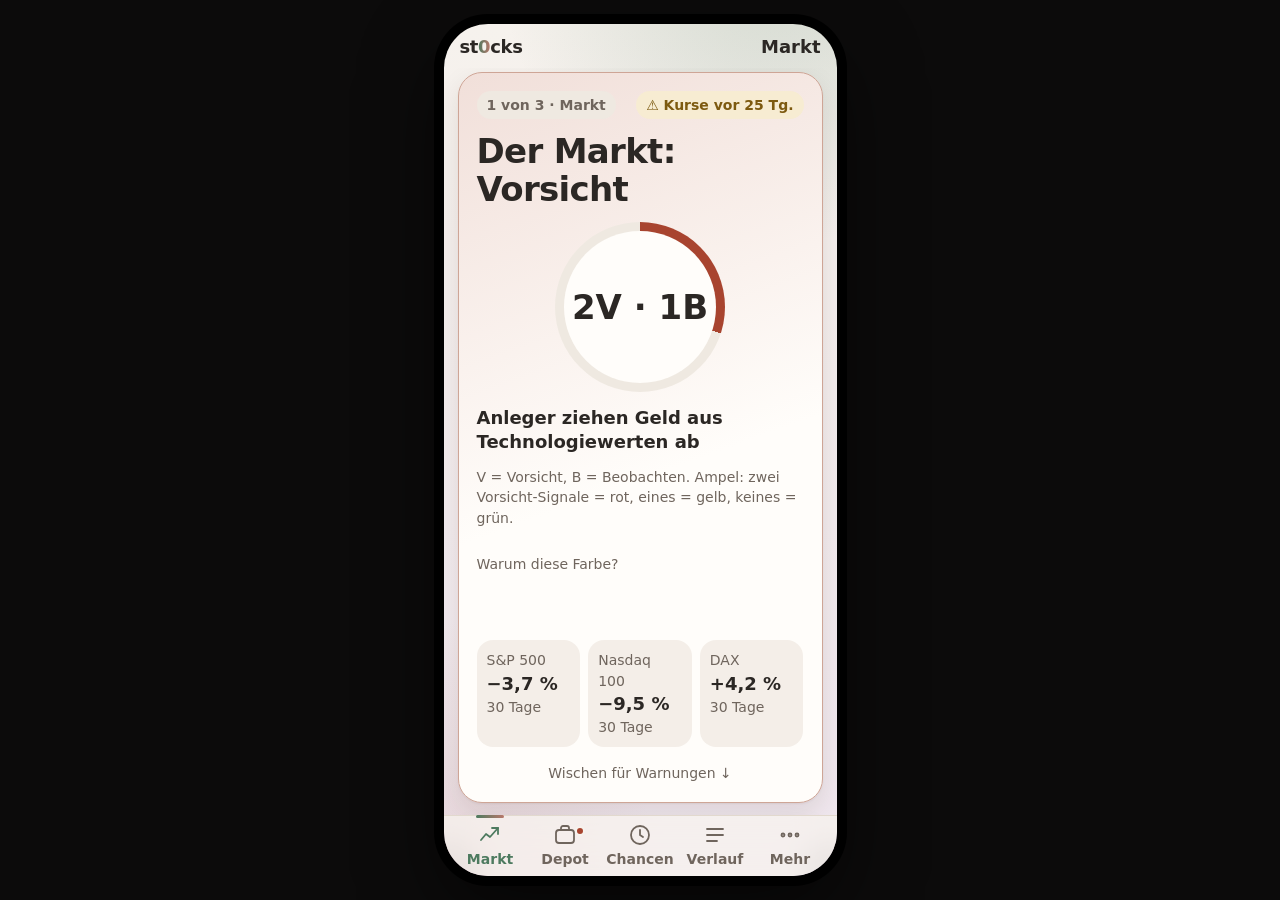
==== commit 4331227c: "Zeitstempel in UTC mit Z, Offline-Meldung in Berliner Zeit (Fehler: Kurse wirkten 1 bis 2 Std. älter" ====
--- a/docs/index.html
+++ b/docs/index.html
@@ -171,6 +171,7 @@
 const days = d => d ? Math.round((new Date(TODAY) - new Date(d)) / 864e5) : null;
 const ago = d => { const n = days(d); return n == null ? "keine Daten" : n <= 0 ? "heute" : n === 1 ? "gestern" : "vor " + n + " Tg."; };
 const dm = d => d ? d.slice(8, 10) + "." + d.slice(5, 7) + "." : "–";
+const tb = iso => new Date(iso).toLocaleString("de-DE", { timeZone: "Europe/Berlin", day: "2-digit", month: "2-digit", hour: "2-digit", minute: "2-digit" }).replace(",", "");
 const agoT = iso => { const m = (Date.now() - new Date(iso)) / 6e4; return m < 60 ? "vor " + Math.max(1, Math.round(m)) + " Min." : m < 1440 ? "vor " + Math.round(m / 60) + " Std." : "vor " + Math.round(m / 1440) + " Tg."; };
 const freshT = (label, iso, maxH) => { const old = !iso || (Date.now() - new Date(iso)) / 36e5 > maxH;
   return `<span class="chip ${old ? "warn" : ""}">${old ? "⚠ " : ""}${esc(label)} ${iso ? esc(agoT(iso)) : "keine Daten"}</span>`; };
@@ -424,7 +425,7 @@
 main.innerHTML = '<div class="screen on">' + skeleton(2) + '</div>'; $("#nav").innerHTML = ""; $("#hd").innerHTML = '<span class="brand">st<em>0</em>cks</span>';
 loadData().then(({ d, cached }) => {
   DATA = d; R = Object.fromEntries(DATA.lage.rows.map(r => [r.s, r]));
-  if (cached) { $("#off").textContent = "Keine Verbindung. Gezeigt wird der Stand vom " + dm(DATA.generated.slice(0, 10)) + " " + DATA.generated.slice(11) + " Uhr."; $("#off").style.display = "block"; }
+  if (cached) { $("#off").textContent = "Keine Verbindung. Gezeigt wird der Stand vom " + tb(DATA.generated) + " Uhr."; $("#off").style.display = "block"; }
   draw();
   const P = new URLSearchParams(location.search);
   if (P.get("tab")) { tab = P.get("tab"); if (P.get("mode")) chMode = P.get("mode"); draw(); }
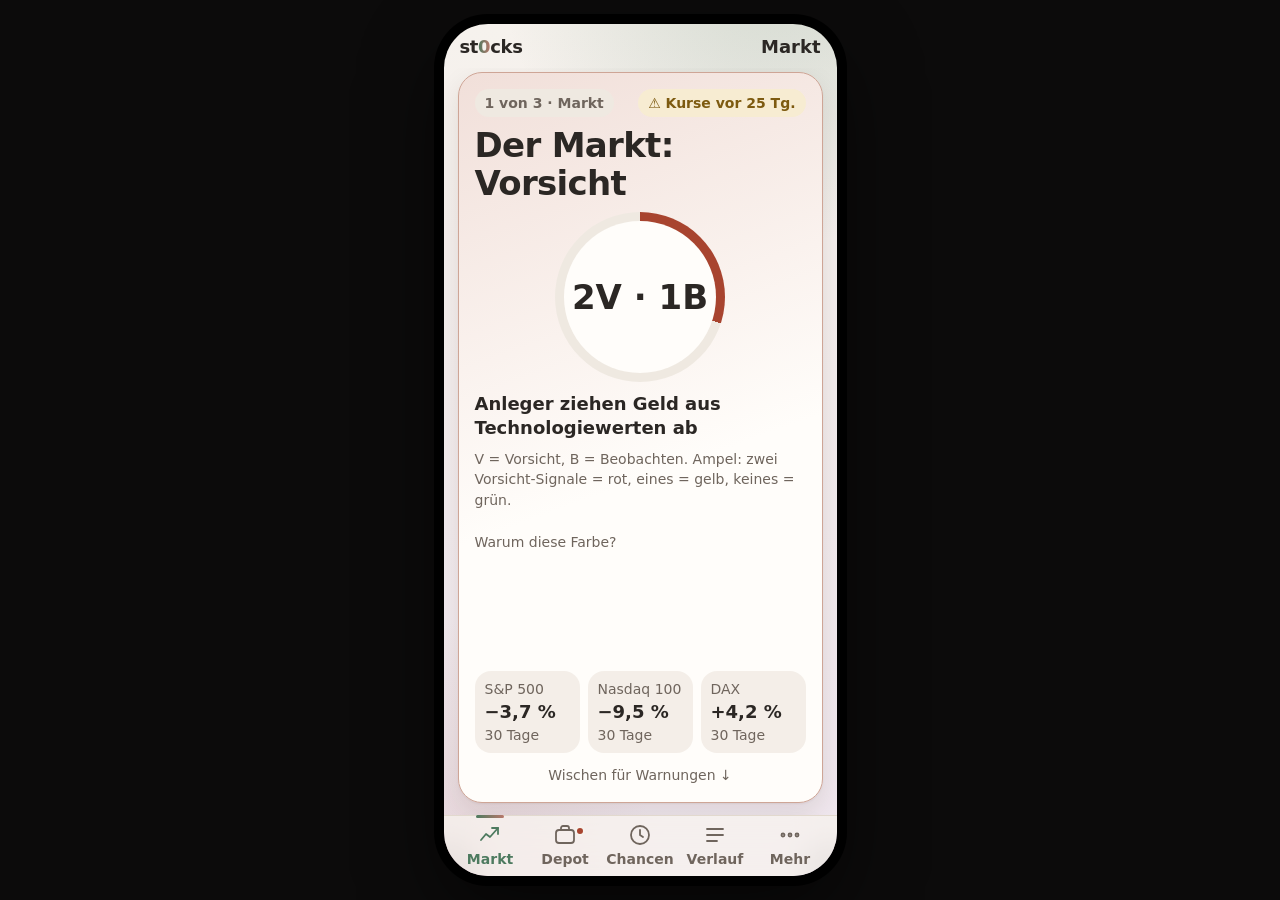
==== commit 409e1462: "Kachel: Logo, Score-Verlauf, Kursziel-Band mit Euro je Aktie und Spanne; Detail: Seit Aufnahme, 5-Ja" ====
--- a/docs/index.html
+++ b/docs/index.html
@@ -64,7 +64,7 @@
 .tile{height:100%;scroll-snap-align:start;scroll-snap-stop:always;padding:4px 0 12px}
 .card{height:100%;background:linear-gradient(160deg,color-mix(in srgb,var(--tone,var(--accent)) 16%,var(--surface)),var(--surface) 55%);
   border:1px solid color-mix(in srgb,var(--tone,var(--accent)) 35%,var(--line));border-radius:var(--r);box-shadow:var(--shadow);
-  padding:18px;display:flex;flex-direction:column;gap:14px;overflow:hidden;position:relative}
+  padding:16px;display:flex;flex-direction:column;gap:10px;overflow:hidden;position:relative}
 .card.tap{cursor:pointer;transition:transform var(--t)}
 .card.tap:active{transform:scale(.985)}
 .row{display:flex;align-items:center;gap:8px;flex-wrap:wrap}
@@ -83,11 +83,11 @@
 .widerlegt{--tone:var(--bad);--c:var(--bad)} .widerlegt .badge{background:var(--bad-soft);color:var(--bad)}
 .unbekannt{--tone:var(--info);--c:var(--info)} .unbekannt .badge{background:var(--info-soft);color:var(--info)}
 .facts{display:grid;grid-template-columns:1fr 1fr 1fr;gap:8px;margin-top:auto}
-.fact{background:color-mix(in srgb,var(--surface2) 70%,transparent);border-radius:16px;padding:10px}
+.fact{background:color-mix(in srgb,var(--surface2) 70%,transparent);border-radius:16px;padding:8px 10px}
 .fact small{display:block;color:var(--muted);font-size:var(--fs-s)}
 .fact b{font-size:var(--fs-m)}
 .hint{text-align:center;color:var(--muted);font-size:var(--fs-s);margin-top:2px}
-.spark{width:100%;flex:1;min-height:64px}
+.spark{width:100%;flex:1;min-height:36px}
 .stale{color:var(--warn)}
 /* Balken */
 .bar{display:grid;grid-template-columns:110px 1fr 56px;gap:8px;align-items:center;margin:6px 0}
@@ -104,7 +104,7 @@
 details summary{cursor:pointer;color:var(--muted);min-height:44px;display:flex;align-items:center}
 details p{margin:0 0 8px}
 .seg{display:flex;background:var(--surface);border:1px solid var(--line);border-radius:14px;padding:3px;margin:0 14px 8px}
-.seg button{flex:1;border-radius:11px;font-weight:700;color:var(--muted);transition:background var(--t)}
+.seg button{white-space:nowrap;flex:1;border-radius:11px;font-weight:700;color:var(--muted);transition:background var(--t)}
 .seg button.on{background:var(--accent);color:var(--accent-ink)}
 .li{background:var(--surface);border:1px solid var(--line);border-radius:18px;padding:14px;margin:0 0 10px}
 /* Tab-Leiste */
@@ -141,6 +141,57 @@
 .col{flex:1;display:flex;flex-direction:column;justify-content:flex-end;align-items:center;gap:4px;height:100%}
 .col div{width:100%;border-radius:10px 10px 4px 4px;background:linear-gradient(180deg,var(--accent),color-mix(in srgb,var(--accent) 50%,var(--accent2)))}
 .col div.est{background:repeating-linear-gradient(45deg,color-mix(in srgb,var(--accent2) 75%,transparent) 0 6px,color-mix(in srgb,var(--accent2) 35%,transparent) 6px 12px)}
+
+/* Kennzahlen-Karten */
+.kc{background:var(--surface);border:1px solid var(--line);border-left:5px solid var(--rtc,var(--info));border-radius:18px;margin:0 0 10px}
+.kc summary{display:block;color:var(--text);list-style:none;cursor:pointer;padding:10px 12px;min-height:44px}
+.kc summary::-webkit-details-marker{display:none}
+.kc .top{display:flex;align-items:center;gap:8px}
+.kc .top b{flex:1}
+.kc .val{display:flex;align-items:center;gap:8px;margin-top:2px}
+.kc .val b{font-size:var(--fs-m);white-space:nowrap}
+.kc .val .muted{flex:1}
+.kc .spk{width:84px;height:28px;margin-left:auto;stroke:var(--rtc,var(--info));fill:none;stroke-width:2.2;stroke-linejoin:round;stroke-linecap:round}
+.kc .body{padding:0 12px 12px}
+.kc.top{--rtc:var(--ok)} .kc.good{--rtc:color-mix(in srgb,var(--ok) 70%,var(--info))} .kc.mid{--rtc:var(--warn)} .kc.low{--rtc:var(--bad)}
+.rtc{white-space:nowrap;border-radius:99px;padding:2px 10px;font-weight:700;background:color-mix(in srgb,var(--rtc,var(--info)) 20%,transparent);color:var(--text)}
+.arr{font-weight:700} .arr.up,.arr.up2{color:var(--ok)} .arr.down,.arr.down2{color:var(--bad)}
+.kh{display:flex;gap:6px;margin:8px 0}
+.kh>div{flex:1;background:var(--surface2);border-radius:12px;padding:6px 8px;min-width:0}
+.kh i{display:block;font-style:normal;color:var(--muted)} .kh b{display:block}
+.kh u{text-decoration:none;font-weight:700} .kh u.up{color:var(--ok)} .kh u.down{color:var(--bad)}
+.kh .est{background:repeating-linear-gradient(45deg,color-mix(in srgb,var(--accent2) 22%,transparent) 0 6px,transparent 6px 12px),var(--surface2)}
+.kn{border-radius:12px;padding:8px 10px;margin-top:8px;background:var(--warn-soft);color:var(--text)}
+.kn.einmal,.kn.kurzfristig,.kn.strukturell{background:var(--info-soft)} .kn.risiko{background:var(--bad-soft)}
+
+/* Kachel: Logo, Score-Verlauf, Kursziel-Band */
+.flogo{width:44px;height:44px;border-radius:12px;object-fit:contain;background:#fff;flex:none}
+.flogo.ini{display:inline-grid;place-items:center;background:var(--surface2);color:var(--muted);font-weight:800}
+.strip{display:flex;align-items:center;gap:8px;background:color-mix(in srgb,var(--surface2) 70%,transparent);border-radius:14px;padding:6px 12px;min-height:44px}
+.strip .it{display:flex;flex-direction:column;line-height:1.15} .strip .it b{font-size:var(--fs-m)} .strip .it span{color:var(--muted)}
+.strip .d{margin-left:auto;font-weight:800;font-size:var(--fs-m)} .strip .d.up{color:var(--ok)} .strip .d.down{color:var(--bad)}
+.band{border-radius:18px;padding:12px 14px;background:linear-gradient(135deg,color-mix(in srgb,var(--ok) 20%,transparent),transparent 80%),var(--surface2);border:1px solid color-mix(in srgb,var(--ok) 35%,var(--line))}
+.band.stale{background:var(--surface2);border-color:var(--line)} .band.stale .pct{color:var(--muted)}
+.band.neg{background:linear-gradient(135deg,color-mix(in srgb,var(--bad) 20%,transparent),transparent 80%),var(--surface2);border-color:color-mix(in srgb,var(--bad) 35%,var(--line))}
+.band .lab{font-weight:800;letter-spacing:.04em;text-transform:uppercase;color:var(--muted)}
+.band .main{display:flex;align-items:flex-end;justify-content:space-between;gap:8px}
+.band .pct{font-size:var(--fs-l);font-weight:800;line-height:1.05;color:var(--ok)} .band.neg .pct{color:var(--bad)}
+.band .r{text-align:right;color:var(--muted)} .band .r b{color:var(--text);font-size:var(--fs-m)}
+.scale{position:relative;height:12px;border-radius:99px;margin:14px 8px 4px;background:linear-gradient(90deg,var(--ok),var(--accent2))}
+.scale i{position:absolute;top:50%;width:18px;height:18px;border-radius:50%;transform:translate(-50%,-50%);border:3px solid var(--bg)}
+.scale .kurs{background:var(--text)} .scale .ziel{background:var(--accent);border-radius:4px 50% 50% 4px}
+.scale-l{display:flex;justify-content:space-between;color:var(--muted)}
+.legend{display:flex;gap:12px;color:var(--muted)} .legend i{display:inline-block;width:12px;height:12px;border-radius:50%;margin-right:4px;vertical-align:-1px} .legend .k{background:var(--text)} .legend .z{background:var(--accent)}
+/* Detail: Umsatz/Gewinn, Chart */
+.gr{display:grid;grid-template-columns:1fr auto;gap:6px;align-items:end;margin:8px 0;padding:10px 12px;background:var(--surface);border:1px solid var(--line);border-radius:16px}
+.gr .big2{font-size:var(--fs-m);font-weight:800}
+.bars{display:flex;gap:8px;align-items:flex-end;height:96px}
+.bars .c{display:flex;flex-direction:column;align-items:center;justify-content:flex-end;width:58px;height:100%;gap:2px}
+.bars .c div{width:100%;border-radius:8px 8px 3px 3px;background:var(--surface2);border:1px solid var(--line)}
+.bars .c div.last{background:var(--accent);border-color:transparent}
+.bars .c div.est{background:repeating-linear-gradient(45deg,color-mix(in srgb,var(--accent2) 70%,transparent) 0 5px,color-mix(in srgb,var(--accent2) 30%,transparent) 5px 10px);border-color:transparent}
+.bars .c u{text-decoration:none;font-weight:700} .bars .c u.up{color:var(--ok)} .bars .c u.down{color:var(--bad)}
+.chart{width:100%;height:auto;background:var(--surface);border:1px solid var(--line);border-radius:16px}
 /* Zustände */
 .skel{border-radius:var(--r);height:100%;background:linear-gradient(100deg,var(--surface) 30%,var(--surface2) 50%,var(--surface) 70%) 0 0/200% 100%;animation:sh 1.2s linear infinite}
 @keyframes sh{to{background-position:-200% 0}}
@@ -159,6 +210,8 @@
   <nav id="nav"></nav>
   <section id="sheet" aria-modal="true" role="dialog"></section>
 </div>
+<script src="kpi.js"></script>
+<script src="charts.js"></script>
 <script>
 let DATA = null;
 const TODAY = (() => { const d = new Date(); return d.getFullYear() + "-" + String(d.getMonth() + 1).padStart(2, "0") + "-" + String(d.getDate()).padStart(2, "0"); })();
@@ -221,20 +274,45 @@
   <path d="${line} L${W} ${H} L0 ${H}Z" fill="url(#g${v.id})"/><path d="${line}" fill="none" stroke="${col}" stroke-width="2.5" stroke-linejoin="round"/></svg>`;
 }
 const VT = { gilt: ["✓", "These gilt"], wackelt: ["!", "These wackelt"], widerlegt: ["✕", "These widerlegt"], unbekannt: ["?", "keine Daten"] };
+/* ---------- Kachel-Bausteine ---------- */
+const eur0 = (v, cur) => { const e = KPI.toEur(v, cur); return e == null ? "–" : (cur === "EUR" ? "" : "≈ ") + nf(e, 0) + " €"; };
+const logoHtml = v => DATA.logos && DATA.logos[v.id] ? `<img class="flogo" alt="" src="${DATA.logos[v.id]}">` : `<span class="flogo ini" aria-hidden="true">${esc((v.name || "?").replace(/[^A-Za-z0-9]/g, "").slice(0, 2).toUpperCase())}</span>`;
+function scoreStrip(v) {
+  const a = v.slog || []; if (!a.length) return '<div class="strip muted">Score-Verlauf: keine Daten</div>';
+  const day = r => r.slice(8, 10) + "." + r.slice(5, 7) + ".", tm = r => r.slice(11, 16);
+  const items = a.map((x, i) => { const same = a.some((y, j) => j !== i && y.r.slice(0, 10) === x.r.slice(0, 10)); return `<div class="it"><b>${x.s}</b><span>${day(x.r)}${same ? " " + tm(x.r) : ""}</span></div>`; }).join('<span class="muted" aria-hidden="true">›</span>');
+  const d = a.length > 1 ? a[a.length - 1].s - a[a.length - 2].s : null;
+  return `<div class="strip"><span class="muted" style="font-weight:700">SCORE</span>${items}${d == null ? "" : `<span class="d ${Math.abs(d) <= 2 ? "" : d > 0 ? "up" : "down"}">${d === 0 ? "±0" : (d > 0 ? "+" : "−") + Math.abs(d)}</span>`}</div>`;
+}
+function potBand(v) {
+  const k = DATA.all[v.id] && DATA.all[v.id].k, p = k && k.potential, px = k && k.last && k.last.price, cur = v.cur;
+  if (!p || !p.mean || !px) return '<div class="band stale"><div class="lab">Bis zum Kursziel</div><div class="m">keine Daten</div></div>';
+  const stale = days(p.as_of) > 14, up = (p.mean / px - 1) * 100;
+  const lo = Math.min(p.low || p.mean, px), hi = Math.max(p.high || p.mean, px, p.mean), pos = x => Math.max(0, Math.min(100, (x - lo) / ((hi - lo) || 1) * 100));
+  const dt = p.as_of ? p.as_of.slice(8, 10) + "." + p.as_of.slice(5, 7) + "." + p.as_of.slice(0, 4) : "keine Daten";
+  return `<div class="band ${stale ? "stale" : up < 0 ? "neg" : ""}"><div class="main"><div><div class="lab">Bis zum Kursziel</div><div class="pct">${pct(up, 0)}</div></div>
+    <div class="r"><b>${up >= 0 ? "+" : "−"} ${eur0(Math.abs(p.mean - px), cur)}</b> je Aktie<br>Ø-Ziel ${eur0(p.mean, cur)}<br>${stale ? "⚠ " : ""}Ziele: ${dt}</div></div>
+    <div class="scale" role="img" aria-label="Kurs und Durchschnittsziel zwischen niedrigstem und höchstem Ziel"><i class="kurs" style="left:${pos(px)}%"></i><i class="ziel" style="left:${pos(p.mean)}%"></i></div>
+    <div class="scale-l"><span>Tief ${eur0(p.low || p.mean, cur)}</span><span class="legend"><span><i class="k"></i>Kurs</span><span><i class="z"></i>Ziel</span></span><span>Hoch ${eur0(p.high || p.mean, cur)}</span></div>
+    </div>`;
+}
 function stockTile(v) {
-  const [ic, tx] = VT[v.verdict];
+  const [ic, tx] = VT[v.verdict], kk = DATA.all[v.id].k, since = v.entry_price && kk.last && kk.last.price ? (kk.last.price / v.entry_price - 1) * 100 : null;
+  const z = v.catalyst && v.catalyst.date ? dm(v.catalyst.date) : "unbekannt";
   return `<div class="tile"><div class="card tap ${v.verdict}" data-open="${esc(v.id)}">
     <div class="row"><span class="chip info">${esc(v.gics || short(v.sector) || "Sektor: keine Daten")}</span>${v.depot ? '<span class="chip ok">Depot</span>' : ""}<span class="sp"></span>${fresh("Kurs", v.px_date, 2)}</div>
-    <div class="verdict"><div class="ring" style="--p:${v.score ?? 0}"><b>${v.score ?? "–"}</b></div>
-      <div><div class="badge"><span aria-hidden="true">${ic}</span>${tx}</div><div class="muted" style="margin-top:6px">Score von 100, ab 80 gilt die These</div></div></div>
-    <div><div class="big">${esc(nm(v.name))}</div><div class="muted">${esc(v.ticker)} · ${v.px_eur == null ? "Kurs: keine Daten" : "≈ " + nf(v.px_eur, 2) + " €"}</div></div>
-    <div class="m">${esc(v.reason)}</div>${mismatch(v)}
+    <div class="verdict"><div class="ring" style="--p:${v.score ?? 0};width:68px;height:68px"><b>${v.score ?? "–"}</b></div>
+      <div><div class="badge"><span aria-hidden="true">${ic}</span>${tx}</div></div></div>
+    <div class="row" style="flex-wrap:nowrap;gap:10px">${logoHtml(v)}<div style="min-width:0"><div class="m">${esc(nm(v.name))}</div><div class="muted">${esc(v.ticker)} · ${v.px_eur == null ? "Kurs: keine Daten" : "≈ " + nf(v.px_eur, 2) + " €"}</div></div></div>
+    <div class="m">${esc(v.reason)}</div>
+    ${scoreStrip(v)}
+    ${potBand(v)}
     ${spark(v)}
     <div class="facts">
       <div class="fact"><small>zum Hoch</small><b>${pct(v.dd, 0)}</b></div>
-      <div class="fact"><small>Analysten</small><b class="${days(v.pot_asof) > 14 ? "stale" : ""}">${days(v.pot_asof) > 14 ? "⚠ " : ""}${pct(v.pot_pct, 0)}</b></div>
-      <div class="fact"><small>Ziel vom</small><b>${dm(v.pot_asof)}</b></div></div>
-    <div class="hint">Tippen für Details</div></div></div>`;
+      <div class="fact"><small>Aufnahme</small><b>${pct(since, 0)}</b></div>
+      <div class="fact"><small>Zahlen</small><b>${z}</b></div></div>
+    </div></div>`;
 }
 function mismatch(v) { const m = /(\d+)\s*% unter/.exec(v.reason || ""); if (!m || v.dd == null || Math.abs(+m[1] - Math.abs(v.dd)) <= 5) return "";
   return `<div class="chip warn" style="white-space:normal">⚠ Text sagt ${m[1]} % unter dem Hoch, der Kurs zeigt ${pct(v.dd, 0)}: Text ist älter als der Kurs</div>`; }
@@ -333,6 +411,83 @@
   const g = (r[1].v / r[0].v - 1) * 100, g2 = r[2].v != null ? (r[2].v / r[1].v - 1) * 100 : null;
   return `Umsatz ≈ ${nf(r[1].v, 1)} Mrd. € im letzten Geschäftsjahr, ${pct(g, 0)} zum Jahr davor. ${g > 15 ? "Das ist sehr stark (Markt: etwa 4 bis 5 %)." : g > 8 ? "Das ist gut." : g > 0 ? "Das ist mäßig." : "Das ist schwach."}${g2 != null ? ` Erwartet für das laufende Jahr: ${pct(g2, 0)} (Schätzung der Analysten).` : ""}`;
 }
+
+/* ---------- Kennzahlen (Auf einen Blick) ---------- */
+const NOTE_LAB = { einmal: "Einmaleffekt", kurzfristig: "wahrscheinlich kurzfristig", beobachten: "beobachten", risiko: "echtes Risiko", strukturell: "branchentypisch" };
+function kspark(vals) {
+  const v = (vals || []).map(x => (typeof x === "number" && isFinite(x) ? x : null)), pts = v.map((x, i) => x == null ? null : [i, x]).filter(Boolean);
+  if (pts.length < 2) return "";
+  const W = 84, H = 28, mn = Math.min(...pts.map(p => p[1])), mx = Math.max(...pts.map(p => p[1])), rg = (mx - mn) || 1, n = v.length;
+  const X = i => 3 + (W - 6) * i / Math.max(1, n - 1), Y = x => 3 + (H - 6) * (1 - (x - mn) / rg);
+  return `<svg class="spk" viewBox="0 0 ${W} ${H}" role="img" aria-label="Verlauf"><path d="${pts.map((p, i) => (i ? "L" : "M") + X(p[0]).toFixed(1) + " " + Y(p[1]).toFixed(1)).join(" ")}"/></svg>`;
+}
+function kpiCard(k) {
+  const rt = k.rt || "info", lab = k.lab || KPI.RT[rt], dir = k.dir && k.dir !== "na" ? k.dir : null;
+  const note = k.note ? `<div class="kn ${esc(k.note.v)}"><b>Warum? ${esc(NOTE_LAB[k.note.v] || "")}</b> ${esc(k.note.t)}</div>`
+    : rt === "low" ? '<div class="kn"><b>Warum so schwach?</b> Die Ursache liegt noch nicht vor. Der nächste Lauf ergänzt sie.</div>' : "";
+  const hist = k.h && k.h.length ? `<div class="muted">${esc(k.hl || "")}</div><div class="kh">${k.h.map(c => `<div class="${c.est ? "est" : ""}"><i>${esc(c.y)}</i><b>${esc(c.v)}</b>${c.g ? `<u class="${esc(c.c)}">${esc(c.g)}</u>` : ""}</div>`).join("")}</div>` : "";
+  return `<details class="kc ${rt}"><summary><div class="top"><b>${esc(k.title)}</b><span class="rtc">${esc(lab)}</span></div>
+    <div class="val"><b>${esc(k.val)}</b>${dir ? `<span class="arr ${dir}" title="${esc(KPI.DIRTXT[dir])}">${KPI.ARROW[dir]}</span>` : ""}${kspark(k.sp)}</div>
+    <div class="muted">${esc(k.sub || "")}</div></summary><div class="body"><div>${esc(k.text)}</div>${hist}${note}</div></details>`;
+}
+let gmMode = "5", stMode = "kum";
+const safe = fn => { try { return fn(); } catch (err) { return '<div class="muted">Diagramm konnte nicht gezeichnet werden.</div>'; } };
+/* ---------- Detail: Überblick (Kurs, Chart, Umsatz/Gewinn, Termine) ---------- */
+function chart5(v) {
+  const k = v.k || {}, f = KPI.toEur(1, k.pcur || v.cur);
+  if (!k.px || k.px.length < 8 || !f) return '<div class="muted">Kursverlauf: keine Daten</div>';
+  const px = k.px.map(x => x * f), fc = KPI.toEur(1, v.cur) || f, mean = k.potential && k.potential.mean ? k.potential.mean * fc : null, ent = v.entry_price ? v.entry_price * fc : null;
+  const W = 340, H = 160, L = 44, R = 8, T = 12, B = 26, all = px.concat(mean ? [mean] : [], ent ? [ent] : []), mn = Math.min(...all), mx = Math.max(...all), rg = (mx - mn) || 1;
+  const X = i => L + (W - L - R) * i / (px.length - 1), Y = x => T + (H - T - B) * (1 - (x - mn) / rg);
+  const line = px.map((y, i) => (i ? "L" : "M") + X(i).toFixed(1) + " " + Y(y).toFixed(1)).join(" ");
+  const hl = (val, txt, col) => val == null ? "" : `<line x1="${L}" x2="${W - R}" y1="${Y(val).toFixed(1)}" y2="${Y(val).toFixed(1)}" stroke="${col}" stroke-dasharray="5 4" stroke-width="1.5"/><text x="${L + 4}" y="${(Y(val) - 4).toFixed(1)}" font-size="14" fill="${col}">${txt}</text>`;
+  const my = d => d ? d.slice(5, 7) + "/" + d.slice(2, 4) : "";
+  return `<svg class="chart" viewBox="0 0 ${W} ${H}" role="img" aria-label="Kursverlauf der letzten 5 Jahre in Euro mit Durchschnittsziel und Aufnahmekurs">
+    <path d="${line} L${X(px.length - 1)} ${H - B} L${L} ${H - B}Z" fill="var(--accent)" opacity=".12"/><path d="${line}" fill="none" stroke="var(--accent)" stroke-width="2" stroke-linejoin="round"/>
+    ${hl(mean, "Ø-Ziel", "var(--ok)")}${hl(ent, "Aufnahme", "var(--muted)")}
+    <text x="2" y="${Y(mx).toFixed(1)}" font-size="14" fill="var(--muted)" dominant-baseline="hanging">${nf(mx, 0)}</text><text x="2" y="${Y(mn).toFixed(1)}" font-size="14" fill="var(--muted)">${nf(mn, 0)}</text>
+    <text x="${L}" y="${H - 6}" font-size="14" fill="var(--muted)">${my(k.px0)}</text><text x="${W - R}" y="${H - 6}" font-size="14" fill="var(--muted)" text-anchor="end">${my(k.px1)} (€)</text></svg>`;
+}
+function growthRow(v, label, key, ekey) {
+  const k = v.k || {}, g = k.growth, e = k.est;
+  if (!g || !g.periods || !e || !e[ekey] || !e.years || e.years.length < 6) return "";
+  const m = KPI.growthMetrics({ growth: g }), mm = m && m[key === "revenue" ? "rev" : "ni"], cur = KPI.curOf(e.unit || g.unit);
+  const conv = x => { const z = KPI.toEur(x * 1e6, cur); return z == null ? null : z / 1e9; };
+  const cells = [3, 4, 5].map(i => ({ y: String(e.years[i]) + (i === 5 ? " e" : ""), v: conv(e[ekey][i]), g: KPI.gOf(e[ekey][i], e[ekey][i - 1]), est: i === 5 }));
+  const mxv = Math.max(...cells.map(c => c.v || 0)) || 1;
+  const bars = cells.map(c => `<div class="c"><b>${c.v == null ? "–" : nf(c.v, c.v >= 10 ? 0 : 1)}</b><div class="${c.est ? "est" : ""}" style="height:${c.v == null ? 0 : Math.max(4, c.v / mxv * 60)}px"></div><u class="${c.g == null ? "" : c.g >= 0 ? "up" : "down"}">${c.g == null ? "–" : pct(c.g, 0)}</u><span class="muted">${esc(c.y)}</span></div>`).join("");
+  const dir = mm && mm.dir && mm.dir !== "na" ? `<span class="arr ${mm.dir}" title="${esc(KPI.DIRTXT[mm.dir])}">${KPI.ARROW[mm.dir]}</span>` : "";
+  return `<div class="gr"><div><div class="muted">${label}</div><div class="big2">${mm && mm.q != null ? pct(mm.q, 0) : "–"} ${dir}</div><div class="muted">Quartal zum Vorjahr<br>12 Monate: ${mm && mm.ttm != null ? pct(mm.ttm, 0) : "–"}</div></div><div class="bars">${bars}</div></div>`;
+}
+function overview(v) {
+  const k = v.k || {}, last = k.last && k.last.price, since = v.entry_price && last ? (last / v.entry_price - 1) * 100 : null, e = k.est, g = k.growth;
+  const dEur = since != null && KPI.toEur(last - v.entry_price, v.cur) != null ? KPI.toEur(last - v.entry_price, v.cur) : null;
+  let l12 = "", exp = "";
+  if (g && g.periods && g.annual) { const per = g.per_year || 4, P = g.periods, rc = P.revenue.length >= per ? KPI.sumN(P.revenue, 0, per) : null, nc = P.net_income.length >= per ? KPI.sumN(P.net_income, 0, per) : null;
+    l12 = `<div><b>Letzte 12 Monate:</b> Umsatz ${rc != null ? KPI.euM(rc, g.unit) : "keine Daten"} · Gewinn ${nc != null ? KPI.euM(nc, g.unit) : "keine Daten"}</div>`; }
+  if (e && e.rev && e.years && e.years.length >= 6) { const eg = KPI.gOf(e.rev[5], e.rev[4]), pg = e.eps_last > 0 && e.eps_cur != null ? KPI.gOf(e.eps_cur, e.eps_last) : null;
+    exp = `<div><b>Analysten erwarten ${esc(e.years[5])}:</b> Umsatz ${eg == null ? "keine Daten" : pct(eg, 0)} · Gewinn je Aktie ${pg == null ? "keine Daten" : pct(pg, 0)}</div>`; }
+  const c = v.catalyst, term = c && c.date ? `${dm(c.date)}${c.date.slice(0, 4)} · ${esc(c.event || "Zahlen")}` : "Termin noch unbekannt";
+  return `<div class="two"><div><h4>Kurs</h4><b class="m">${v.px_eur == null ? "keine Daten" : "≈ " + nf(v.px_eur, 2) + " €"}</b><div class="muted">${last ? nf(last, 2) + " " + esc(v.cur) : ""}</div></div>
+    <div><h4>Seit Aufnahme</h4><b class="m" style="color:${since == null ? "inherit" : since >= 0 ? "var(--ok)" : "var(--bad)"}">${pct(since, 1)}</b><div class="muted">${dEur == null ? "" : "≈ " + (dEur >= 0 ? "+" : "−") + nf(Math.abs(dEur), 2) + " € je Aktie · "}seit ${dm(v.entry_date)}</div></div></div>
+    <div class="sec">Kurs über 5 Jahre</div>${chart5(v)}
+    <div id="gblock">${safe(() => CH.growth(v.k || {}, gmMode))}</div>
+    <div id="sblock">${safe(() => CH.stair(v.k || {}, stMode))}</div>
+    <div style="margin-top:8px">${l12}${exp}<div><b>Nächste Zahlen:</b> ${term}</div></div>`;
+}
+function kpiPane(v) {
+  let ks = null; try { ks = KPI.data(Object.assign({ id: v.id }, v.k || {})); } catch (_) { ks = null; }
+  if (!ks || !ks.length) return overview(v) + '<div class="m">Kennzahlen: keine Daten</div><div class="muted">Für diese Aktie liegen keine Umsatz- und Gewinnreihen vor.</div>';
+  const ord = { top: 0, good: 1, mid: 2, low: 3 }, by = (a, b) => (ord[a.rt] ?? 4) - (ord[b.rt] ?? 4);
+  const pros = ks.filter(k => k.pro && (k.rt === "top" || k.rt === "good")).sort(by).slice(0, 3), cons = ks.filter(k => k.con && (k.rt === "low" || (k.rt === "mid" && k.id === "pe"))).slice(0, 3);
+  const li = (a, c) => a.length ? a.map(k => `<div style="margin:4px 0">${esc(c === "p" ? k.pro : k.con)}</div>`).join("") : '<div class="muted">Nichts Auffälliges.</div>';
+  const stale = days(v.pot_asof) > 14 ? '<div class="chip warn" style="margin-bottom:8px">⚠ Kursziele älter als 14 Tage</div>' : "";
+  return overview(v) + `<div class="sec">Das Urteil in Zahlen</div><div class="two"><div><h4 style="color:var(--ok)">Spricht dafür</h4>${li(pros, "p")}</div><div><h4 style="color:var(--bad)">Spricht dagegen</h4>${li(cons, "c")}</div></div>
+    <div class="sec">Auf einen Blick</div>${stale}<div class="muted" style="margin-bottom:8px">Stufe: sehr gut, gut, mittel, schwach. Pfeil: Tempo wird besser (▲) oder schlechter (▼). Antippen für die Erklärung. Faustregeln, keine Anlageberatung.</div>
+    ${ks.map(kpiCard).join("")}
+    <div class="sec">Säulen der These</div>${v.pillars.map(p => `<div style="margin:6px 0"><span class="lamp ${esc(p.l)}"></span><b>${esc(p.n)}</b>: ${esc(p.c)}${p.tr ? ` <span class="muted">(${esc(p.tr)})</span>` : ""}</div>`).join("") || '<div class="muted">keine Daten</div>'}
+    <div class="muted" style="margin-top:10px">Beträge in Euro, bei Fremdwährung grob umgerechnet (≈). Erwartungen: Durchschnitt der Analysten.</div>`;
+}
 function openDetail(id) {
   cur = DATA.all[id]; tabI = 0; const v = cur, [ic, tx] = VT[v.verdict];
   const p = v.parts.find(x => x.n === "Thesenrisiko"), x = Math.max(0, Math.min(100, v.pot_pct ?? 0)), y = p ? p.p / p.max * 100 : null;
@@ -354,12 +509,7 @@
      <div class="muted">Rechts = Analysten-Potenzial, oben = wie sicher die These laut Score ist.</div>
      <div class="sec">Abhängigkeiten (Zölle, Zinsen, Wahlen, Regulierung)</div><div class="muted">keine Daten: Dieses Feld gibt es noch nicht. Der Lauf soll es künftig je Aktie füllen.</div>
      <div class="sec">Das widerlegt die These</div><div>${esc(v.stop || "keine Daten")}</div></div>
-   <div class="pane r" data-p="1"><div class="m">${esc(dnum(v))}</div>
-     <div class="cols">${(v.rev3 || []).map(r => { const mx = Math.max(...v.rev3.map(z => z.v || 0)) || 1; return `<div class="col"><b>${r.v == null ? "–" : nf(r.v, 1)}</b><div class="${r.est ? "est" : ""}" style="height:${r.v == null ? 0 : r.v / mx * 80}%"></div><span class="muted">${esc(r.y)}${r.est ? " (erw.)" : ""}</span></div>`; }).join("") || '<div class="muted">keine Daten</div>'}</div>
-     <div class="muted">Umsatz in Mrd. €, schraffiert = Erwartung der Analysten.</div>
-     <div class="sec">Analysten-Ziel</div><div>${v.pot_pct == null ? "keine Daten" : `Im Schnitt ${pct(v.pot_pct, 0)} über dem Kurs (${v.pot_n} Analysten), von ${pct(lo, 0)} bis ${pct(hi, 0)}. Stand ${dm(v.pot_asof)}`}</div>
-     ${days(v.pot_asof) > 14 ? '<div class="chip warn" style="margin-top:6px">⚠ veraltet, älter als 14 Tage</div>' : ""}
-     <div class="sec">Säulen der These</div>${v.pillars.map(p => `<div style="margin:6px 0"><span class="lamp ${esc(p.l)}"></span><b>${esc(p.n)}</b>: ${esc(p.c)} ${p.tr ? `<span class="muted">(${esc(p.tr)})</span>` : ""}</div>`).join("") || '<div class="muted">keine Daten</div>'}</div>
+   <div class="pane r" data-p="1">${kpiPane(v)}</div>
    <div class="pane r" data-p="2"><div class="sec" style="margin-top:4px">Warum der Kurs gefallen ist</div>${v.drop ? `<div class="li"><div class="row"><span class="chip warn">${esc(v.drop.kind)}</span><span class="muted">${dm(v.drop.date)} · ${esc(v.drop.move || "")}</span></div><div>${esc(v.drop.cause)}</div></div>` : '<div class="muted">keine Daten</div>'}
      <div class="sec">Score in Teilen</div>${v.parts.map(p => `<div class="bar"><span>${esc(p.n)}</span><span class="tr"><span class="fl" style="left:0;right:${100 - p.p / p.max * 100}%"></span></span><span>${p.p}/${p.max}</span></div>`).join("") || '<div class="muted">keine Daten</div>'}
      <div class="muted">Der Score ist ein grober Sortierhelfer, nicht rückwirkend getestet.</div></div>
@@ -409,6 +559,8 @@
   const t = e.target.closest("[data-tab]"); if (t) { tab = t.dataset.tab; q = ""; draw(); return; }
   const m = e.target.closest("[data-mode]"); if (m) { chMode = m.dataset.mode; draw(); return; }
   const o = e.target.closest("[data-open]"); if (o) { openDetail(o.dataset.open); return; }
+  const gm = e.target.closest("[data-gm]"); if (gm && cur) { gmMode = gm.dataset.gm; const b = $("#gblock"); if (b) b.innerHTML = safe(() => CH.growth(cur.k || {}, gmMode)); return; }
+  const sm = e.target.closest("[data-stair]"); if (sm && cur) { stMode = sm.dataset.stair; const b = $("#sblock"); if (b) b.innerHTML = safe(() => CH.stair(cur.k || {}, stMode)); return; }
   const th = e.target.closest("[data-theme-set]"); if (th) { const v = th.dataset.themeSet; try { localStorage.setItem("theme", v); } catch (_) {} applyTheme(); draw(); }
 });
 function applyTheme() { let v = "system"; try { v = localStorage.getItem("theme") || "system"; } catch (_) {} const r = document.documentElement; v === "system" ? r.removeAttribute("data-theme") : r.setAttribute("data-theme", v); }
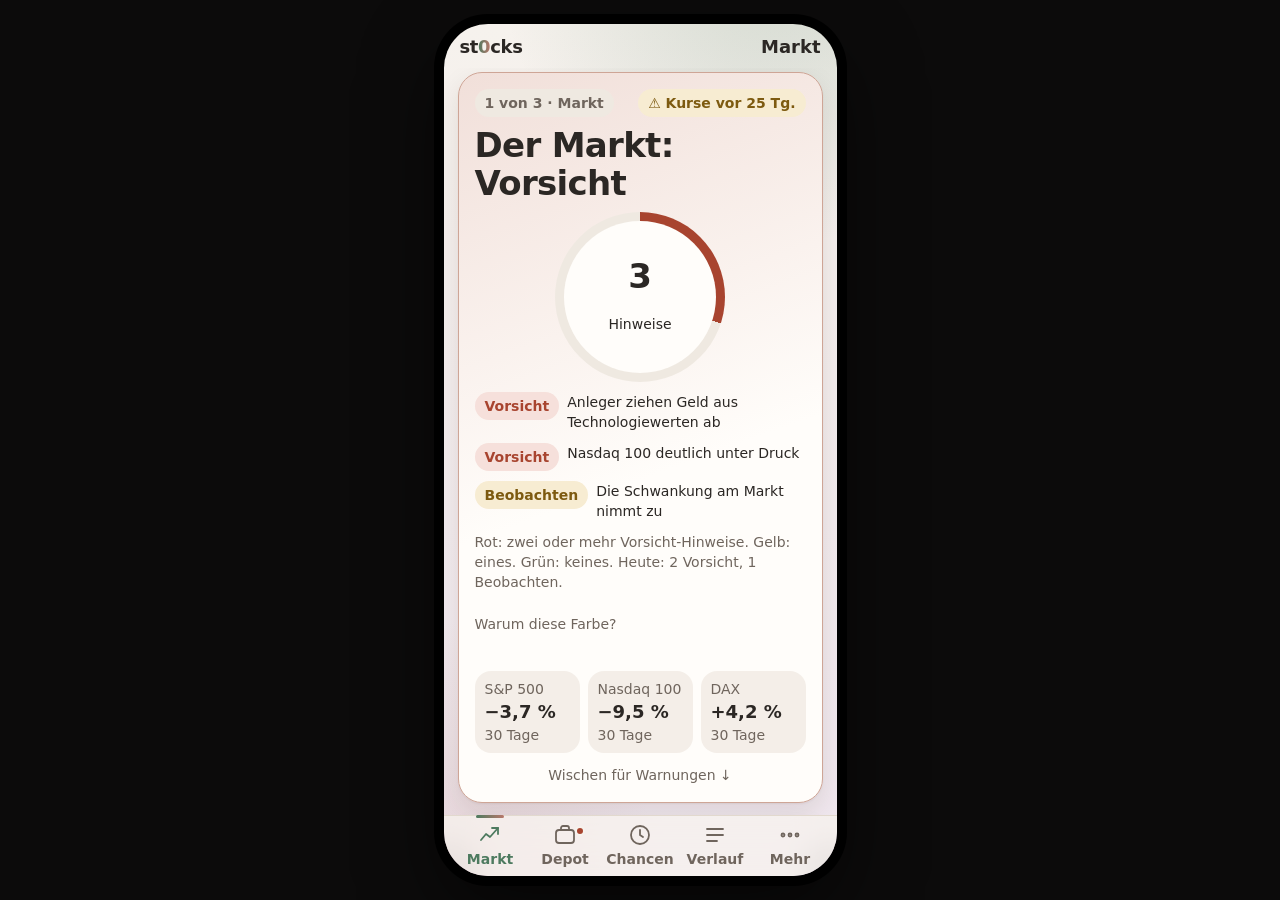
==== commit 7f78b51d: "st0cks Daten und Seite aktualisiert" ====
--- a/docs/index.html
+++ b/docs/index.html
@@ -84,7 +84,8 @@
 .unbekannt{--tone:var(--info);--c:var(--info)} .unbekannt .badge{background:var(--info-soft);color:var(--info)}
 .facts{display:grid;grid-template-columns:1fr 1fr 1fr;gap:8px;margin-top:auto}
 .fact{background:color-mix(in srgb,var(--surface2) 70%,transparent);border-radius:16px;padding:8px 10px}
-.fact small{display:block;color:var(--muted);font-size:var(--fs-s)}
+.fact small{display:block;color:var(--muted);font-size:var(--fs-s);white-space:nowrap}
+.facts+.facts{margin-top:0}.facts+.facts .fact{padding:5px 8px}
 .fact b{font-size:var(--fs-m)}
 .hint{text-align:center;color:var(--muted);font-size:var(--fs-s);margin-top:2px}
 .spark{width:100%;flex:1;min-height:36px}
@@ -192,6 +193,13 @@
 .bars .c div.est{background:repeating-linear-gradient(45deg,color-mix(in srgb,var(--accent2) 70%,transparent) 0 5px,color-mix(in srgb,var(--accent2) 30%,transparent) 5px 10px);border-color:transparent}
 .bars .c u{text-decoration:none;font-weight:700} .bars .c u.up{color:var(--ok)} .bars .c u.down{color:var(--bad)}
 .chart{width:100%;height:auto;background:var(--surface);border:1px solid var(--line);border-radius:16px}
+
+/* Unternehmen, Chance/Risiko, SWOT */
+.what{color:var(--text)}
+.cr .row2{display:flex;justify-content:space-between;gap:8px;margin-top:8px} .cr .tr{height:12px;border-radius:99px;background:var(--surface2);overflow:hidden} .cr .tr i{display:block;height:100%;border-radius:99px}
+.cr .g{background:linear-gradient(90deg,var(--accent),var(--ok))} .cr .r{background:linear-gradient(90deg,var(--accent2),var(--bad))}
+.info{background:var(--surface);border:1px solid var(--line);border-radius:18px;padding:4px 14px 10px;margin:0 0 10px}
+.info h4{margin:10px 0 2px;color:var(--muted);text-transform:uppercase;letter-spacing:.05em}
 /* Zustände */
 .skel{border-radius:var(--r);height:100%;background:linear-gradient(100deg,var(--surface) 30%,var(--surface2) 50%,var(--surface) 70%) 0 0/200% 100%;animation:sh 1.2s linear infinite}
 @keyframes sh{to{background-position:-200% 0}}
@@ -297,21 +305,26 @@
     </div>`;
 }
 function stockTile(v) {
-  const [ic, tx] = VT[v.verdict], kk = DATA.all[v.id].k, since = v.entry_price && kk.last && kk.last.price ? (kk.last.price / v.entry_price - 1) * 100 : null;
-  const z = v.catalyst && v.catalyst.date ? dm(v.catalyst.date) : "unbekannt";
+  const [ic, tx] = VT[v.verdict], A = DATA.all[v.id], kk = Object.assign({ info: A.info }, A.k), since = v.entry_price && kk.last && kk.last.price ? (kk.last.price / v.entry_price - 1) * 100 : null;
+  const z = v.catalyst && v.catalyst.date ? dm(v.catalyst.date) : "offen", F = v.fund || {}, fx = (x, u) => x == null ? "–" : nf(x, 1) + u;
   return `<div class="tile"><div class="card tap ${v.verdict}" data-open="${esc(v.id)}">
     <div class="row"><span class="chip info">${esc(v.gics || short(v.sector) || "Sektor: keine Daten")}</span>${v.depot ? '<span class="chip ok">Depot</span>' : ""}<span class="sp"></span>${fresh("Kurs", v.px_date, 2)}</div>
-    <div class="verdict"><div class="ring" style="--p:${v.score ?? 0};width:68px;height:68px"><b>${v.score ?? "–"}</b></div>
-      <div><div class="badge"><span aria-hidden="true">${ic}</span>${tx}</div></div></div>
-    <div class="row" style="flex-wrap:nowrap;gap:10px">${logoHtml(v)}<div style="min-width:0"><div class="m">${esc(nm(v.name))}</div><div class="muted">${esc(v.ticker)} · ${v.px_eur == null ? "Kurs: keine Daten" : "≈ " + nf(v.px_eur, 2) + " €"}</div></div></div>
+    <div class="verdict" style="align-items:flex-start;gap:12px"><div class="ring" style="--p:${v.score ?? 0};width:68px;height:68px;flex:none"><b>${v.score ?? "–"}</b></div>
+      <div style="flex:1;min-width:0"><div class="badge" style="padding:4px 12px"><span aria-hidden="true">${ic}</span>${tx}</div>
+        <div class="m" style="margin-top:6px">${esc(nm(v.name))}</div><div class="muted">${esc(v.ticker)} · ${v.px_eur == null ? "Kurs: keine Daten" : "≈ " + nf(v.px_eur, 2) + " €"}</div></div>${logoHtml(v)}</div>
+    ${kk.info && kk.info.was1 ? `<div class="what">${esc(kk.info.was1)}</div>` : ""}
     <div class="m">${esc(v.reason)}</div>
     ${scoreStrip(v)}
     ${potBand(v)}
     ${spark(v)}
     <div class="facts">
       <div class="fact"><small>zum Hoch</small><b>${pct(v.dd, 0)}</b></div>
-      <div class="fact"><small>Aufnahme</small><b>${pct(since, 0)}</b></div>
-      <div class="fact"><small>Zahlen</small><b>${z}</b></div></div>
+      <div class="fact"><small>Regeln</small><b>${rules(Object.assign({}, v, { k: kk })).ok} von ${rules(Object.assign({}, v, { k: kk })).total}</b></div>
+      <div class="fact"><small>Zahlen am</small><b>${z}</b></div></div>
+    <div class="facts" title="Erwartung der Analysten für das laufende Geschäftsjahr${F.asof ? ", Stand " + dm(F.asof) : ""}">
+      <div class="fact"><small>KGV erwartet</small><b>${fx(F.fpe, "")}</b></div>
+      <div class="fact"><small>Betriebsmarge</small><b>${fx(F.om, " %")}</b></div>
+      <div class="fact"><small>Cashflow-M.</small><b>${fx(F.fcf, " %")}</b></div></div>
     </div></div>`;
 }
 function mismatch(v) { const m = /(\d+)\s*% unter/.exec(v.reason || ""); if (!m || v.dd == null || Math.abs(+m[1] - Math.abs(v.dd)) <= 5) return "";
@@ -346,9 +359,10 @@
   <div class="tile"><div class="card" style="--tone:var(--${tone})">
     <div class="row"><span class="chip">1 von 3 · Markt</span><span class="sp"></span>${freshT("Kurse", DATA.lage.fetched, 36)}</div>
     <div class="big">Der Markt: ${txt}</div>
-    <div class="ring" style="--p:${lvl === "c" ? 100 : lvl === "b" ? 60 : 30};--c:var(--${tone});width:170px;height:170px;align-self:center"><b style="font-size:var(--fs-l)">${nV}V · ${nB}B</b></div>
-    <div class="m">${esc(W.find(x => x.k === "v" || x.k === "b")?.h || "Keine Warnung aktiv")}</div>
-    <div class="muted">V = Vorsicht, B = Beobachten. Ampel: zwei Vorsicht-Signale = rot, eines = gelb, keines = grün.</div>
+    <div class="ring" style="--p:${lvl === "c" ? 100 : lvl === "b" ? 60 : 30};--c:var(--${tone});width:170px;height:170px;align-self:center"><b style="font-size:var(--fs-l);text-align:center;line-height:1.2">${nV + nB}<br><small style="font-size:var(--fs-s,13px);font-weight:500">${nV + nB === 1 ? "Hinweis" : "Hinweise"}</small></b></div>
+    ${W.some(x => x.k === "v" || x.k === "b") ? "" : '<div class="m">Keine Warnung aktiv</div>'}
+    ${W.filter(x => x.k === "v" || x.k === "b").slice(0, 4).map(x => `<div class="row" style="gap:8px;align-items:flex-start"><span class="chip ${x.k === "v" ? "bad" : "warn"}">${x.k === "v" ? "Vorsicht" : "Beobachten"}</span><span style="flex:1">${esc(x.h)}</span></div>`).join("")}
+    <div class="muted">Rot: zwei oder mehr Vorsicht-Hinweise. Gelb: eines. Grün: keines. Heute: ${nV} Vorsicht, ${nB} Beobachten.</div>
     <details><summary>Warum diese Farbe?</summary><p>Sechs feste Regeln auf Kursdaten (${esc(src)}). Die Regeln stehen unter jeder Warnung.</p></details>
     <div class="facts">${["^GSPC","^NDX","^GDAXI"].map(k => R[k] ? `<div class="fact"><small>${esc(R[k].n)}</small><b>${pct(R[k].m1, 1)}</b><small>30 Tage</small></div>` : "").join("")}</div>
     <div class="hint">Wischen für Warnungen ↓</div></div></div>
@@ -471,6 +485,7 @@
   return `<div class="two"><div><h4>Kurs</h4><b class="m">${v.px_eur == null ? "keine Daten" : "≈ " + nf(v.px_eur, 2) + " €"}</b><div class="muted">${last ? nf(last, 2) + " " + esc(v.cur) : ""}</div></div>
     <div><h4>Seit Aufnahme</h4><b class="m" style="color:${since == null ? "inherit" : since >= 0 ? "var(--ok)" : "var(--bad)"}">${pct(since, 1)}</b><div class="muted">${dEur == null ? "" : "≈ " + (dEur >= 0 ? "+" : "−") + nf(Math.abs(dEur), 2) + " € je Aktie · "}seit ${dm(v.entry_date)}</div></div></div>
     <div class="sec">Kurs über 5 Jahre</div>${chart5(v)}
+    ${techBlock(v)}
     <div id="gblock">${safe(() => CH.growth(v.k || {}, gmMode))}</div>
     <div id="sblock">${safe(() => CH.stair(v.k || {}, stMode))}</div>
     <div style="margin-top:8px">${l12}${exp}<div><b>Nächste Zahlen:</b> ${term}</div></div>`;
@@ -482,12 +497,91 @@
   const pros = ks.filter(k => k.pro && (k.rt === "top" || k.rt === "good")).sort(by).slice(0, 3), cons = ks.filter(k => k.con && (k.rt === "low" || (k.rt === "mid" && k.id === "pe"))).slice(0, 3);
   const li = (a, c) => a.length ? a.map(k => `<div style="margin:4px 0">${esc(c === "p" ? k.pro : k.con)}</div>`).join("") : '<div class="muted">Nichts Auffälliges.</div>';
   const stale = days(v.pot_asof) > 14 ? '<div class="chip warn" style="margin-bottom:8px">⚠ Kursziele älter als 14 Tage</div>' : "";
-  return overview(v) + `<div class="sec">Das Urteil in Zahlen</div><div class="two"><div><h4 style="color:var(--ok)">Spricht dafür</h4>${li(pros, "p")}</div><div><h4 style="color:var(--bad)">Spricht dagegen</h4>${li(cons, "c")}</div></div>
-    <div class="sec">Auf einen Blick</div>${stale}<div class="muted" style="margin-bottom:8px">Stufe: sehr gut, gut, mittel, schwach. Pfeil: Tempo wird besser (▲) oder schlechter (▼). Antippen für die Erklärung. Faustregeln, keine Anlageberatung.</div>
+  return overview(v) + `<div class="sec">Auf einen Blick</div>${stale}<div class="muted" style="margin-bottom:8px">Stufe: sehr gut, gut, mittel, schwach. Pfeil: Tempo wird besser (▲) oder schlechter (▼). Antippen für die Erklärung. Faustregeln, keine Anlageberatung.</div>
     ${ks.map(kpiCard).join("")}
     <div class="sec">Säulen der These</div>${v.pillars.map(p => `<div style="margin:6px 0"><span class="lamp ${esc(p.l)}"></span><b>${esc(p.n)}</b>: ${esc(p.c)}${p.tr ? ` <span class="muted">(${esc(p.tr)})</span>` : ""}</div>`).join("") || '<div class="muted">keine Daten</div>'}
     <div class="muted" style="margin-top:10px">Beträge in Euro, bei Fremdwährung grob umgerechnet (≈). Erwartungen: Durchschnitt der Analysten.</div>`;
 }
+/* ---------- Unternehmen, Chance/Risiko, SWOT ---------- */
+function infoTop(v) {
+  const i = v.info || {}, k = v.k || {};
+  const m = /(\d+(?:,\d+)?)\s*%\s*unter dem (?:52[- ]Wochen-)?Hoch/.exec(i.kurs || ""), stale = m && v.dd != null && Math.abs(parseFloat(m[1].replace(",", ".")) - Math.abs(v.dd)) > 5
+    ? `<div class="chip warn" style="white-space:normal;margin-top:4px">⚠ Text nennt ${esc(m[1])} % unter dem Hoch, der Kurs zeigt ${pct(v.dd, 0)}: Text ist älter als der Kurs</div>` : "";
+  const blk = (lab, txt) => txt ? `<h4>${lab}</h4><div>${esc(txt)}</div>` : "";
+  if (!i.was && !i.gm && !i.kurs) return '<div class="info"><h4>Was das Unternehmen macht</h4><div class="muted">keine Daten</div></div>';
+  return `<div class="info">${blk("Was das Unternehmen macht", i.was)}${blk("Geschäftsmodell", i.gm)}${i.kurs ? `<h4>Was ist mit dem Kurs passiert?</h4><div>${esc(i.kurs)}</div>${stale}` : ""}</div>`;
+}
+function swotBlock(v) {
+  let ks = []; try { ks = KPI.data(Object.assign({ id: v.id }, v.k || {})) || []; } catch (_) { ks = []; }
+  const ord = { top: 0, good: 1, mid: 2, low: 3 }, by = (a, b) => (ord[a.rt] ?? 4) - (ord[b.rt] ?? 4), i = v.info || {};
+  const pros = ks.filter(x => x.pro && (x.rt === "top" || x.rt === "good" || (x.id === "sz" && x.pro))).sort(by).slice(0, 3).map(x => x.pro);
+  const cons = ks.filter(x => x.con && (x.rt === "low" || (x.rt === "mid" && x.id === "pe") || (x.id === "sz" && x.con))).slice(0, 3).map(x => x.con);
+  const li = a => a.length ? a.slice(0, 3).map(x => `<div style="margin:4px 0">${esc(x)}</div>`).join("") : '<div class="muted">Nichts Auffälliges.</div>';
+  const p = v.k && v.k.potential, px = v.k && v.k.last && v.k.last.price; let cr = "";
+  if (p && p.mean && px) {
+    const ch = (p.mean / px - 1) * 100, rk = p.low ? (p.low / px - 1) * 100 : null, rr = rk != null ? Math.max(0, -rk) : null, mx = Math.max(ch, rr || 0, 1);
+    cr = `<div class="cr"><div class="row2"><span>Chance bis Ø-Ziel</span><b style="color:var(--ok)">${pct(ch, 1)}</b></div><div class="tr"><i class="g" style="width:${(Math.max(ch, 0) / mx * 100).toFixed(0)}%"></i></div>
+      ${rk != null ? `<div class="row2"><span>Risiko bis schwächstem Ziel</span><b style="color:var(${rk < 0 ? "--bad" : "--ok"})">${pct(rk, 1)}</b></div><div class="tr"><i class="r" style="width:${((rr || 0) / mx * 100).toFixed(0)}%"></i></div>${rk >= 0 ? '<div class="muted">Selbst das niedrigste Analystenziel liegt über dem Kurs.</div>' : ""}` : ""}
+      <div class="muted">Analystenziele (Meinung, keine Prognose)${p.as_of ? ", Stand " + dm(p.as_of) + p.as_of.slice(0, 4) : ""}${days(p.as_of) > 14 ? " ⚠ veraltet" : ""}.</div></div>`;
+  }
+  return `<div class="sec">Chance, Risiko und SWOT</div>${cr}
+    <div class="two" style="margin-top:10px"><div><h4 style="color:var(--ok)">Stärken</h4>${li(pros)}</div><div><h4 style="color:var(--bad)">Schwächen</h4>${li(cons)}</div></div>
+    <div class="two" style="margin-top:10px"><div><h4 style="color:var(--accent)">Chancen</h4>${li(i.chancen || [])}</div><div><h4 style="color:var(--warn)">Risiken</h4>${li(i.risiken || [])}</div></div>`;
+}
+/* ---------- Analysten-Sicht: Chart-Lage, Regel-Check, Szenarien, Datenlücken ---------- */
+const RULES = { score: 80, zoneMin: 20, zoneMax: 70, pot: 15, rev: 10, ma200: -10, analysts: 5, potDays: 14 };
+function tech(v) {
+  const px = (v.k && v.k.px) || [], n = px.length; if (n < 30) return null;
+  const last = px[n - 1], at = w => n > w ? (last / px[n - 1 - w] - 1) * 100 : null, win = px.slice(-52);
+  const ma = px.slice(-40).reduce((a, b) => a + b, 0) / Math.min(40, n);
+  let peak = win[0], dd = 0; win.forEach(x => { peak = Math.max(peak, x); dd = Math.min(dd, (x / peak - 1) * 100); });
+  const r = []; for (let i = 1; i < win.length; i++) r.push(Math.log(win[i] / win[i - 1]));
+  const mu = r.reduce((a, b) => a + b, 0) / r.length, vol = Math.sqrt(r.reduce((a, b) => a + (b - mu) ** 2, 0) / (r.length - 1)) * Math.sqrt(52) * 100;
+  return { m1: at(4), m3: at(13), m6: at(26), m12: at(52), ma: (last / ma - 1) * 100, dd, vol };
+}
+function rules(v) {
+  const k = v.k || {}, p = k.potential || {}, tc = tech(v), gm = KPI.growthMetrics({ growth: k.growth }), rev = gm && gm.rev ? gm.rev.ttm : null, fcf = k.est ? k.est.fcf_last : null;
+  const fresh = p.as_of != null && days(p.as_of) <= RULES.potDays && (p.analysts || 0) >= RULES.analysts;
+  const R_ = [
+    ["Score ab " + RULES.score, v.score == null ? null : v.score >= RULES.score, v.score == null ? "keine Daten" : "Score " + v.score],
+    ["Keine gebrochene Säule", v.verdict === "unbekannt" ? null : v.verdict !== "widerlegt" && !(v.pillars || []).some(x => x.l === "rot"), (v.pillars || []).some(x => x.l === "rot") ? "mindestens eine Säule rot" : v.verdict === "widerlegt" ? "These widerlegt" : "keine rote Säule"],
+    ["Abstand zum Hoch " + RULES.zoneMin + " bis " + RULES.zoneMax + " %", v.dd == null ? null : -v.dd >= RULES.zoneMin && -v.dd <= RULES.zoneMax, v.dd == null ? "keine Daten" : pct(v.dd, 0)],
+    ["Kurspotenzial ab " + RULES.pot + " %", v.pot_pct == null ? null : v.pot_pct >= RULES.pot, v.pot_pct == null ? "keine Daten" : pct(v.pot_pct, 0)],
+    ["Umsatzwachstum ab " + RULES.rev + " %", rev == null ? null : rev >= RULES.rev, rev == null ? "keine Daten" : pct(rev, 0)],
+    ["Freier Cashflow positiv", fcf == null ? null : fcf > 0, fcf == null ? "keine Daten" : fcf > 0 ? "positiv" : "negativ"],
+    ["Kurs höchstens 10 % unter der 200-Tage-Linie", tc ? tc.ma >= RULES.ma200 : null, tc ? pct(tc.ma, 0) : "keine Daten"],
+    ["Daten frisch (Ziele ≤ 14 Tage, ab 5 Analysten)", p.as_of == null ? null : fresh, p.as_of == null ? "keine Daten" : "Ziele " + ago(p.as_of) + ", " + (p.analysts || 0) + " Analysten"]
+  ];
+  return { list: R_, ok: R_.filter(x => x[1] === true).length, total: R_.length };
+}
+function ruleBlock(v) {
+  const r = rules(v), tone = r.ok === r.total ? "ok" : r.ok >= r.total - 2 ? "warn" : "bad";
+  return `<div class="sec">Regel-Check</div><div class="info" style="padding-top:10px"><div class="row"><span class="chip ${tone}">${r.ok} von ${r.total} Regeln erfüllt</span><span class="muted">deine Regeln, kein Kaufsignal</span></div>
+    ${r.list.map(x => `<div style="margin:6px 0"><b style="color:var(${x[1] === true ? "--ok" : x[1] === false ? "--bad" : "--warn"})">${x[1] === true ? "✓" : x[1] === false ? "✗" : "?"}</b> ${esc(x[0])} <span class="muted">· ${esc(x[2])}</span></div>`).join("")}</div>`;
+}
+function techBlock(v) {
+  const t = tech(v); if (!t) return '<div class="muted">Chart-Lage: keine Daten</div>';
+  const c = x => x == null ? "–" : `<b style="color:var(${x >= 0 ? "--ok" : "--bad"})">${pct(x, 0)}</b>`;
+  return `<div class="sec">Chart-Lage</div><div class="facts" style="margin-top:0"><div class="fact"><small>1 Monat</small>${c(t.m1)}</div><div class="fact"><small>3 Monate</small>${c(t.m3)}</div><div class="fact"><small>12 Monate</small>${c(t.m12)}</div></div>
+    <div class="facts" style="margin-top:8px"><div class="fact"><small>zur 200-Tage-Linie</small>${c(t.ma)}</div><div class="fact"><small>größter Rückgang (1 J.)</small>${c(t.dd)}</div><div class="fact"><small>Schwankung pro Jahr</small><b>${nf(t.vol, 0)} %</b></div></div>
+    <div class="muted" style="margin-top:6px">${t.ma < RULES.ma200 ? "⚠ Der Kurs liegt klar unter dem Durchschnitt der letzten 40 Wochen: Der Abwärtstrend läuft noch. " : ""}Aus Wochenschlusskursen (Yahoo). Schwankung = wie stark der Kurs im Jahr typisch hin und her geht; ab 40 % ist das nervenaufreibend.</div>`;
+}
+function scenBlock(v) {
+  const i = v.info || {}, s = i.scen || []; if (!s.length) return "";
+  return `<div class="sec">Drei Szenarien</div>${s.map(x => `<div class="li" style="padding:10px 12px"><div class="row" style="justify-content:space-between"><b>${esc(x.n)}</b><span class="chip">${esc(x.p || "keine Daten")}</span></div><div class="muted">${esc(x.a)}</div></div>`).join("")}
+    <div class="muted">${esc(i.scen_note || "Das sind Annahmen, keine Prognosen.")} Kursbereiche in Euro, bei Fremdwährung grob umgerechnet.</div>`;
+}
+function gaps(v) {
+  const k = v.k || {}, p = k.potential || {}, e = k.est || {}, g = [];
+  if (!(v.catalyst && v.catalyst.date)) g.push("Termin der nächsten Zahlen ist nicht bekannt");
+  if ((p.analysts || 0) < RULES.analysts) g.push("Nur " + (p.analysts || 0) + " Analysten: Kursziel wenig belastbar");
+  if (p.as_of && days(p.as_of) > RULES.potDays) g.push("Kursziele älter als 14 Tage");
+  if (!(e.fwd && e.fwd.years && e.fwd.years.length)) g.push("Erwartungen nur bis zum nächsten Jahr");
+  if (e.fcf_last == null) g.push("Freier Cashflow fehlt");
+  g.push("Politische und Marktabhängigkeiten (Zölle, Zinsen, Regulierung) sind noch nicht erfasst");
+  return g;
+}
+function gapBlock(v) { const g = gaps(v); return `<div class="sec">Was zur Entscheidung noch fehlt</div><div class="info" style="padding-top:8px">${g.map(x => `<div style="margin:6px 0">• ${esc(x)}</div>`).join("")}</div>`; }
 function openDetail(id) {
   cur = DATA.all[id]; tabI = 0; const v = cur, [ic, tx] = VT[v.verdict];
   const p = v.parts.find(x => x.n === "Thesenrisiko"), x = Math.max(0, Math.min(100, v.pot_pct ?? 0)), y = p ? p.p / p.max * 100 : null;
@@ -498,17 +592,15 @@
     <div class="m" style="margin-top:6px">${esc(v.name)} <span class="muted">· ${esc(v.sector || "")}</span></div></div>
   <div class="dtabs">${DT.map((t, i) => `<button data-dt="${i}" class="${i ? "" : "on"}">${t}</button>`).join("")}</div>
   <div class="panes">
-   <div class="pane" data-p="0"><div class="m">${esc(v.reason)}</div>
+   <div class="pane" data-p="0">${infoTop(v)}${ruleBlock(v)}<div class="m">${esc(v.reason)}</div>
      ${mismatch(v)}<details><summary>Zahlen hinter dem Urteil</summary><p>${esc(v.why[0] || "keine Daten")}</p></details>
-     <div class="sec">Das stützt sie / das gefährdet sie</div>
-     <div class="two"><div><h4 style="color:var(--ok)">Stützt</h4>${v.pillars.filter(p => p.l === "gruen").map(p => `<div><span class="lamp gruen"></span>${esc(p.n)}</div>`).join("") || "keine Daten"}</div>
-       <div><h4 style="color:var(--bad)">Gefährdet</h4><div>${esc(v.counter || "keine Daten")}</div></div></div>
-     <div class="sec">Chance und Risiko</div>
+     ${swotBlock(v)}${scenBlock(v)}
+     <div class="sec">Chancen-/Risiko-Matrix</div>
      <div class="matrix" role="img" aria-label="Matrix aus Kurspotenzial und Thesen-Sicherheit"><i style="top:0;left:0">Sicher, wenig Chance</i><i style="top:0;right:0">Sicher, viel Chance</i><i style="bottom:0;left:0">Riskant</i><i style="bottom:0;right:0">Riskant, viel Chance</i>
        ${y == null || v.pot_pct == null ? '<i style="top:50%;left:30%">keine Daten</i>' : `<span class="pt" style="left:${x}%;bottom:${y}%"></span>`}</div>
      <div class="muted">Rechts = Analysten-Potenzial, oben = wie sicher die These laut Score ist.</div>
      <div class="sec">Abhängigkeiten (Zölle, Zinsen, Wahlen, Regulierung)</div><div class="muted">keine Daten: Dieses Feld gibt es noch nicht. Der Lauf soll es künftig je Aktie füllen.</div>
-     <div class="sec">Das widerlegt die These</div><div>${esc(v.stop || "keine Daten")}</div></div>
+     <div class="sec">Das widerlegt die These</div><div>${esc(v.stop || "keine Daten")}</div>${gapBlock(v)}</div>
    <div class="pane r" data-p="1">${kpiPane(v)}</div>
    <div class="pane r" data-p="2"><div class="sec" style="margin-top:4px">Warum der Kurs gefallen ist</div>${v.drop ? `<div class="li"><div class="row"><span class="chip warn">${esc(v.drop.kind)}</span><span class="muted">${dm(v.drop.date)} · ${esc(v.drop.move || "")}</span></div><div>${esc(v.drop.cause)}</div></div>` : '<div class="muted">keine Daten</div>'}
      <div class="sec">Score in Teilen</div>${v.parts.map(p => `<div class="bar"><span>${esc(p.n)}</span><span class="tr"><span class="fl" style="left:0;right:${100 - p.p / p.max * 100}%"></span></span><span>${p.p}/${p.max}</span></div>`).join("") || '<div class="muted">keine Daten</div>'}
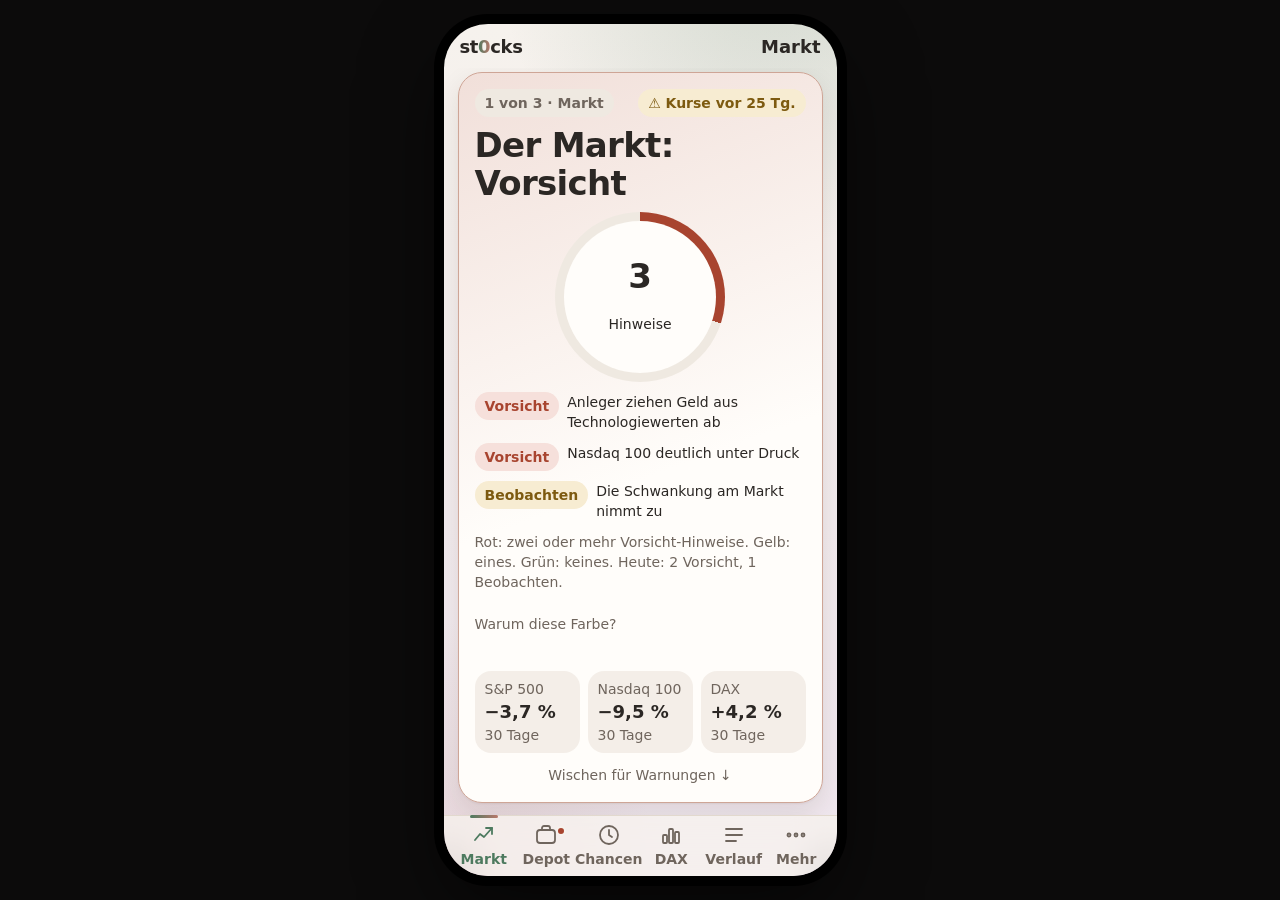
==== commit 3d00c44a: "st0cks Daten und Seite aktualisiert" ====
--- a/docs/index.html
+++ b/docs/index.html
@@ -246,9 +246,10 @@
   depot: '<svg viewBox="0 0 24 24"><rect x="3" y="7" width="18" height="13" rx="3"/><path d="M8 7V5a2 2 0 012-2h4a2 2 0 012 2v2"/></svg>',
   chancen: '<svg viewBox="0 0 24 24"><circle cx="12" cy="12" r="9"/><path d="M12 7v5l3 2"/></svg>',
   verlauf: '<svg viewBox="0 0 24 24"><path d="M4 6h16M4 12h16M4 18h10"/></svg>',
+  dax: '<svg viewBox="0 0 24 24"><rect x="4" y="12" width="4" height="8" rx="1"/><rect x="10" y="6" width="4" height="14" rx="1"/><rect x="16" y="9" width="4" height="11" rx="1"/></svg>',
   mehr: '<svg viewBox="0 0 24 24"><circle cx="5" cy="12" r="1.5"/><circle cx="12" cy="12" r="1.5"/><circle cx="19" cy="12" r="1.5"/></svg>'
 };
-const TABS = [["markt", "Markt"], ["depot", "Depot"], ["chancen", "Chancen"], ["verlauf", "Verlauf"], ["mehr", "Mehr"]];
+const TABS = [["markt", "Markt"], ["depot", "Depot"], ["chancen", "Chancen"], ["dax", "DAX"], ["verlauf", "Verlauf"], ["mehr", "Mehr"]];
 
 /* ---------- Markt: Regeln und Warnungen (alles aus lage.json, Regeln sichtbar) ---------- */
 let R = {};
@@ -402,6 +403,44 @@
   const note = chMode === "top" && !q && DATA.chancen_note ? `<div class="tile"><div class="card"><div class="state"><div class="ico">⚖️</div><div class="m">${esc(DATA.chancen_note)}</div><div class="muted">Lieber weniger Treffer als ein Klumpen.</div></div></div></div>` : "";
   return list.length ? list.map(stockTile).join("") + note : emptyState("Nichts gefunden", "Versuche einen anderen Namen oder Ticker.");
 }
+/* ---------- DAX: alle 40 Werte, Daten aus dax-data.json (StockAnalysis, Zweitquelle) ---------- */
+let DAXD = null, daxErr = false, daxMode = "dd";
+const DAX_THESEN = ["RHM", "SAP", "IFX", "G24", "ENR"];
+function loadDax() { if (DAXD || daxErr) return; fetch("dax-data.json?t=" + Date.now(), { cache: "no-store" }).then(r => { if (!r.ok) throw 0; return r.json(); }).then(d => { DAXD = d; if (tab === "dax") draw(); }).catch(() => { daxErr = true; if (tab === "dax") draw(); }); }
+const dx = (x, u, d = 1) => x == null ? "–" : nf(x, d) + (u || "");
+function daxTile(x) {
+  const dd = x.abstand_hoch_pct, zone = dd != null && dd <= -20;
+  const kz = x.kursziel, up = kz && kz.mean && x.kurs ? (kz.mean / x.kurs - 1) * 100 : null;
+  const lo = Math.min(x.tief52 ?? x.kurs, x.kurs), hi = Math.max(x.hoch52 ?? x.kurs, x.kurs), pos = v => Math.max(0, Math.min(100, (v - lo) / ((hi - lo) || 1) * 100));
+  const stale = kz && days(kz.datum) > 14;
+  const J = (x.jahre || []).slice().sort((a, b) => a.jahr - b.jahr), mx = Math.max(1, ...J.map(j => j.umsatz || 0));
+  const bars = J.map(j => `<div style="flex:1;text-align:center"><div style="height:44px;display:flex;align-items:flex-end"><i style="display:block;width:100%;height:${Math.max(4, (j.umsatz || 0) / mx * 100)}%;background:var(--accent);opacity:.75;border-radius:4px 4px 0 0"></i></div><small class="muted">${j.jahr}</small><div style="font-size:11px">${j.nettogewinn == null ? "–" : nf(j.nettogewinn / 1000, 1)}</div></div>`).join("");
+  const hv = (x.halbjahre_oder_quartale || []).map(h => `<tr><td>${esc(h.label)}</td><td style="text-align:right">${nf(h.umsatz, 0)}</td><td style="text-align:right">${dx(h.nettogewinn, "", 0)}</td><td style="text-align:right">${dx(h.eps, "", 2)}</td></tr>`).join("");
+  const nt = x.naechster_termin, termin = nt ? nt.slice(8, 10) + "." + nt.slice(5, 7) + "." + nt.slice(2, 4) : "offen";
+  const ur = x.rueckgangs_ursache, urT = ur ? (typeof ur === "string" ? ur : (ur.text || ur.ursache || "")) : "";
+  return `<div class="tile"><div class="card"><div class="row"><span class="chip info">DAX</span>${zone ? '<span class="chip warn">Rückgang ab 20 %</span>' : ""}<span class="sp"></span><span class="chip" title="Kursdaten vom ${esc(x.stand)}">Kurs ${esc(ago(x.stand))}</span></div>
+    <div class="verdict" style="align-items:flex-start;gap:12px"><div style="flex:1;min-width:0"><div class="m">${esc(nm(x.name))}</div><div class="muted">${esc(x.sym)} · ${dx(x.kurs, " €", 2)} · Börsenwert ${dx(x.boersenwert_mrd, " Mrd. €", 1)}</div></div><div class="ring" style="--p:${Math.max(0, Math.min(100, 100 + (dd ?? 0)))};width:60px;height:60px;flex:none"><b style="font-size:15px">${dd == null ? "–" : nf(dd, 0)}</b></div></div>
+    <div class="band ${stale ? "stale" : up != null && up < 0 ? "neg" : ""}"><div class="main"><div><div class="lab">Bis zum Kursziel</div><div class="pct">${up == null ? "keine Daten" : pct(up, 0)}</div></div><div class="r">Ø-Ziel ${dx(kz && kz.mean, " €", 0)}<br>${kz && kz.analysten ? kz.analysten + " Analysten" : "Anzahl: keine Daten"}<br>${stale ? "⚠ " : ""}Ziele: ${kz && kz.datum ? dm(kz.datum) + kz.datum.slice(0, 4) : "keine Daten"}</div></div></div>
+    <div class="scale" role="img" aria-label="Kurs zwischen 52-Wochen-Tief und -Hoch"><i class="kurs" style="left:${pos(x.kurs)}%"></i></div><div class="scale-l"><span>52W-Tief ${dx(x.tief52, " €", 0)}</span><span class="legend"><span><i class="k"></i>Kurs</span></span><span>52W-Hoch ${dx(x.hoch52, " €", 0)}</span></div>
+    <div class="facts"><div class="fact"><small>zum Hoch</small><b>${pct(dd, 0)}</b></div><div class="fact"><small>KGV erwartet</small><b>${dx(x.kgv_erwartet, "", 1)}</b></div><div class="fact"><small>Dividende</small><b>${dx(x.rendite_pct, " %", 1)}</b></div></div>
+    <div class="facts"><div class="fact"><small>Betriebsmarge</small><b>${dx(x.op_marge_pct, " %", 1)}</b></div><div class="fact"><small>Cashflow-M.</small><b>${dx(x.fcf_marge_pct, " %", 1)}</b></div><div class="fact"><small>Zahlen am</small><b>${esc(termin)}</b></div></div>
+    ${urT ? `<div class="m">Ursache des Rückgangs: ${esc(urT)}</div>` : (zone ? '<div class="chip warn" style="white-space:normal">Ursache des Rückgangs: nicht belegt</div>' : "")}
+    <details><summary>Zahlen der letzten Jahre</summary><div style="display:flex;gap:6px;margin:6px 0">${bars}</div><div class="muted">Balken = Umsatz, Zahl = Nettogewinn in Mrd. €</div>
+      ${hv ? `<table style="width:100%;font-size:12px;margin-top:8px"><tr class="muted"><td>${x.periode === "quartal" ? "Quartal" : "Halbjahr"}</td><td style="text-align:right">Umsatz</td><td style="text-align:right">Gewinn</td><td style="text-align:right">EPS</td></tr>${hv}</table><div class="muted">Mio. €; EPS in €</div>` : ""}</details>
+    <details><summary>Lücken und Quellen</summary>${(x.luecken || []).map(l => `<p>• ${esc(l)}</p>`).join("") || "<p>Keine Lücken gemeldet.</p>"}<p class="muted">Quelle: StockAnalysis (Zweitquelle), keine Firmenmitteilung gelesen.</p></details>
+    </div></div>`;
+}
+function renderDax(q) {
+  loadDax();
+  if (daxErr) return errorState;
+  if (!DAXD) return skeleton(3);
+  let l = DAXD.items.filter(x => !q || (x.name + x.sym).toLowerCase().includes(q));
+  l = l.slice().sort((a, b) => daxMode === "dd" ? (a.abstand_hoch_pct ?? 0) - (b.abstand_hoch_pct ?? 0) : String(a.name).localeCompare(String(b.name), "de"));
+  const ids = DAX_THESEN.map(t => Object.entries(DATA.all).find(([, a]) => a.k && a.k.ticker === t)).filter(Boolean);
+  const hint = !q ? `<div class="tile"><div class="card"><div class="m">Weitere DAX-Werte mit eigener These</div><div class="muted">${ids.map(([id, a]) => `<span class="chip info" data-open="${esc(id)}">${esc(nm(a.k.name))}</span>`).join(" ")}</div><div class="muted">Stand der Daten: ${esc(tb(DAXD.generated))} Uhr. ${esc(DAXD.quelle)}.</div></div></div>` : "";
+  const seg = `<div class="seg" style="margin:0 0 8px"><button data-dm="dd" class="${daxMode === "dd" ? "on" : ""}">Größter Rückgang</button><button data-dm="az" class="${daxMode === "az" ? "on" : ""}">A bis Z</button></div>`;
+  return (l.length ? seg + l.map(daxTile).join("") : emptyState("Nichts gefunden", "Versuche einen anderen Namen.")) + hint;
+}
 function renderVerlauf() {
   const st = DATA.status, run = DATA.run;
   const sline = st ? `Lauf ${esc(st.type)} gestartet ${dm(st.start.slice(0, 10))} ${esc(st.start.slice(11))} Uhr. Status: ${({ laeuft: "läuft noch oder wurde nicht beendet", gelb: "beendet, mit Hinweisen (gelb)", gruen: "sauber beendet (grün)", rot: "mit Fehlern beendet (rot)" })[st.state] || esc(st.state)}.` : "Lauf-Status: keine Daten.";
@@ -640,15 +679,16 @@
 function draw() {
   const hd = $("#hd");
   const searchBox = `<label class="search"><span aria-hidden="true">⌕</span><input id="q" type="search" placeholder="Suchen" value="${esc(q)}" aria-label="Suchen"></label>`;
-  hd.innerHTML = `<span class="brand">st<em>0</em>cks</span><span class="sp"></span>` + (tab === "depot" || tab === "chancen" ? searchBox : `<span class="title">${esc(TABS.find(t => t[0] === tab)[1])}</span>`);
+  hd.innerHTML = `<span class="brand">st<em>0</em>cks</span><span class="sp"></span>` + (tab === "depot" || tab === "chancen" || tab === "dax" ? searchBox : `<span class="title">${esc(TABS.find(t => t[0] === tab)[1])}</span>`);
   const seg = tab === "chancen" ? `<div class="seg"><button data-mode="top" class="${chMode === "top" ? "on" : ""}">Top 10</button><button data-mode="sek" class="${chMode === "sek" ? "on" : ""}">Nach Sektoren</button></div>` : "";
-  const body = { markt: renderMarkt, depot: () => renderDepot(q), chancen: () => renderChancen(q), verlauf: renderVerlauf, mehr: renderMehr }[tab]();
+  const body = { markt: renderMarkt, depot: () => renderDepot(q), chancen: () => renderChancen(q), dax: () => renderDax(q), verlauf: renderVerlauf, mehr: renderMehr }[tab]();
   main.innerHTML = `${seg}<div class="screen on ${tab === "verlauf" || tab === "mehr" ? "list" : ""}" style="${seg ? "top:52px" : ""}" id="scr">${body}</div>`;
   $("#nav").innerHTML = TABS.map(([k, n]) => `<button data-tab="${k}" class="${k === tab ? "on" : ""}" aria-label="${n}">${IC[k]}<span>${n}</span>${k === "depot" && DATA.depot.some(v => v.verdict === "widerlegt") ? '<i class="dot" title="Eine Depot-These ist widerlegt"></i>' : ""}</button>`).join("");
-  const qi = $("#q"); if (qi) { qi.oninput = e => { q = e.target.value.trim().toLowerCase(); const c = main.querySelector("#scr"); c.innerHTML = tab === "depot" ? renderDepot(q) : renderChancen(q); }; }
+  const qi = $("#q"); if (qi) { qi.oninput = e => { q = e.target.value.trim().toLowerCase(); const c = main.querySelector("#scr"); c.innerHTML = tab === "depot" ? renderDepot(q) : tab === "dax" ? renderDax(q) : renderChancen(q); }; }
 }
 document.addEventListener("click", e => {
   const t = e.target.closest("[data-tab]"); if (t) { tab = t.dataset.tab; q = ""; draw(); return; }
+  const dmb = e.target.closest("[data-dm]"); if (dmb) { daxMode = dmb.dataset.dm; draw(); return; }
   const m = e.target.closest("[data-mode]"); if (m) { chMode = m.dataset.mode; draw(); return; }
   const o = e.target.closest("[data-open]"); if (o) { openDetail(o.dataset.open); return; }
   const gm = e.target.closest("[data-gm]"); if (gm && cur) { gmMode = gm.dataset.gm; const b = $("#gblock"); if (b) b.innerHTML = safe(() => CH.growth(cur.k || {}, gmMode)); return; }
